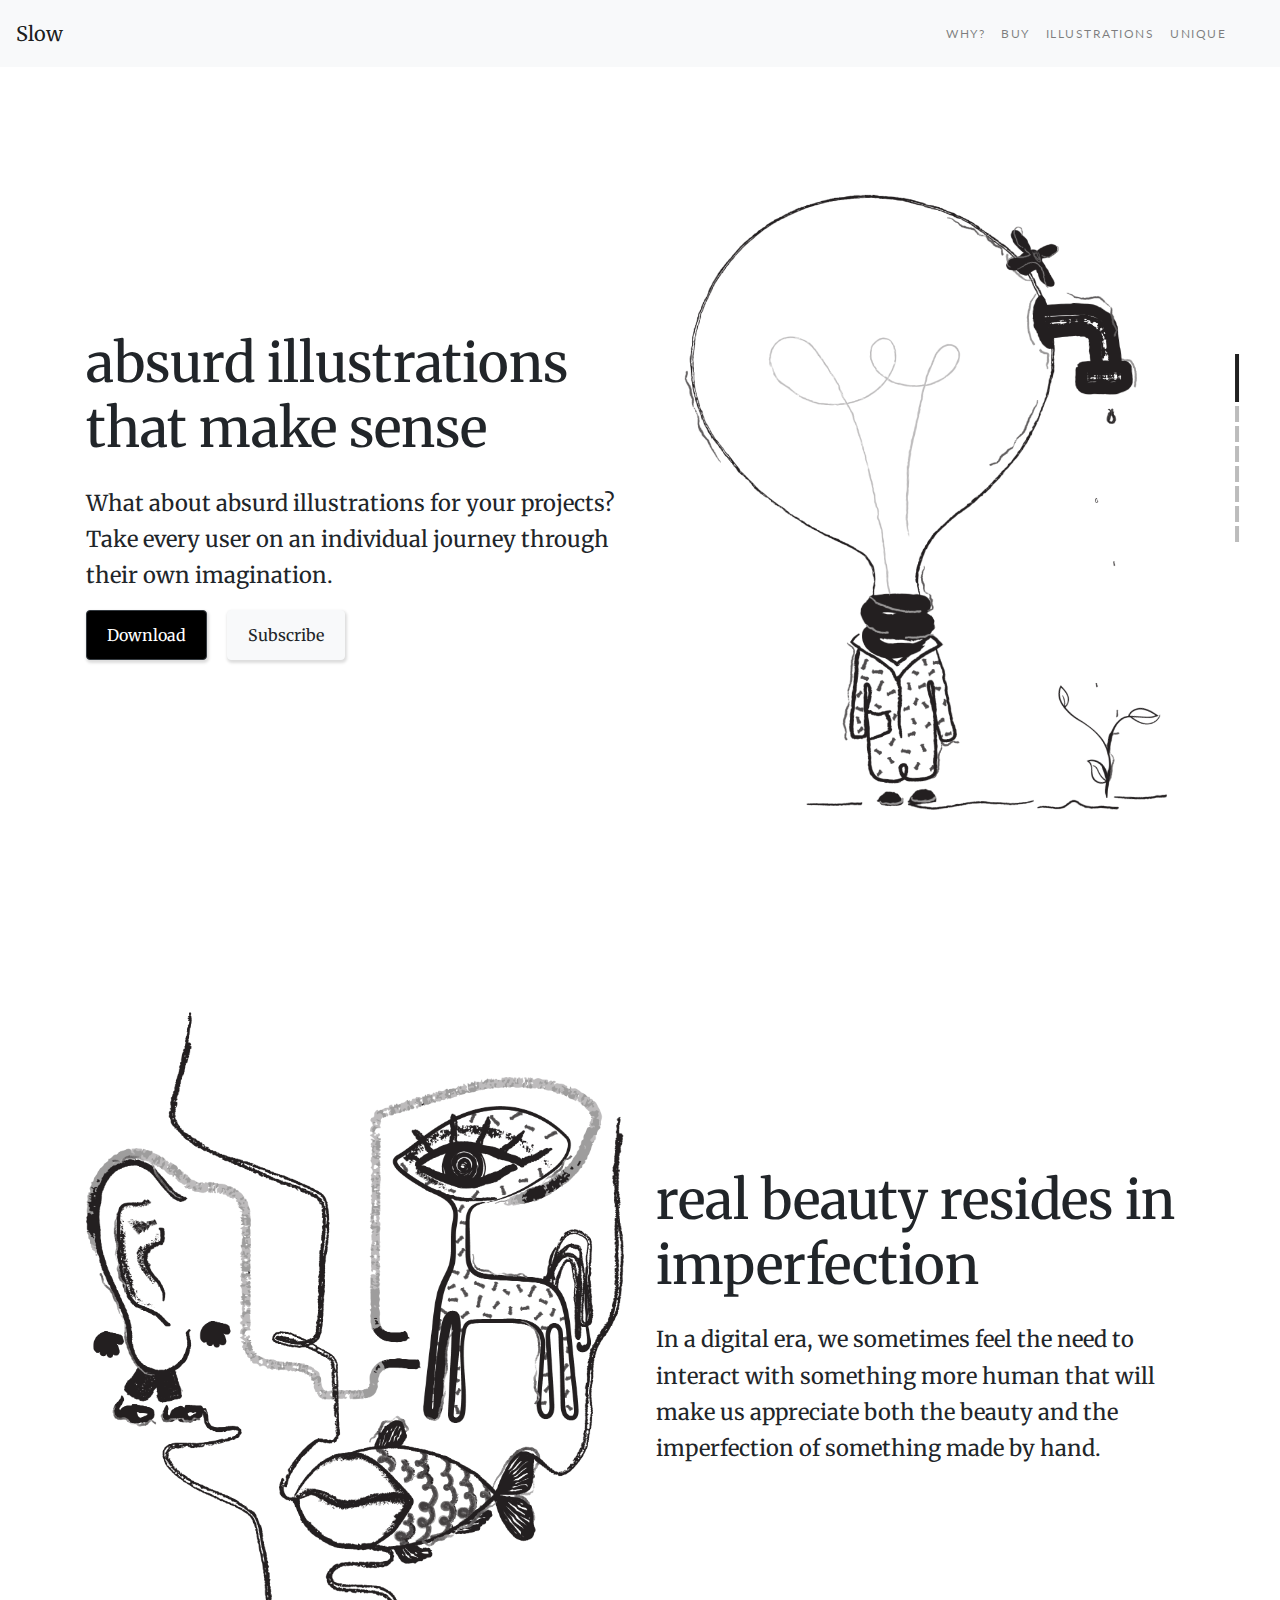
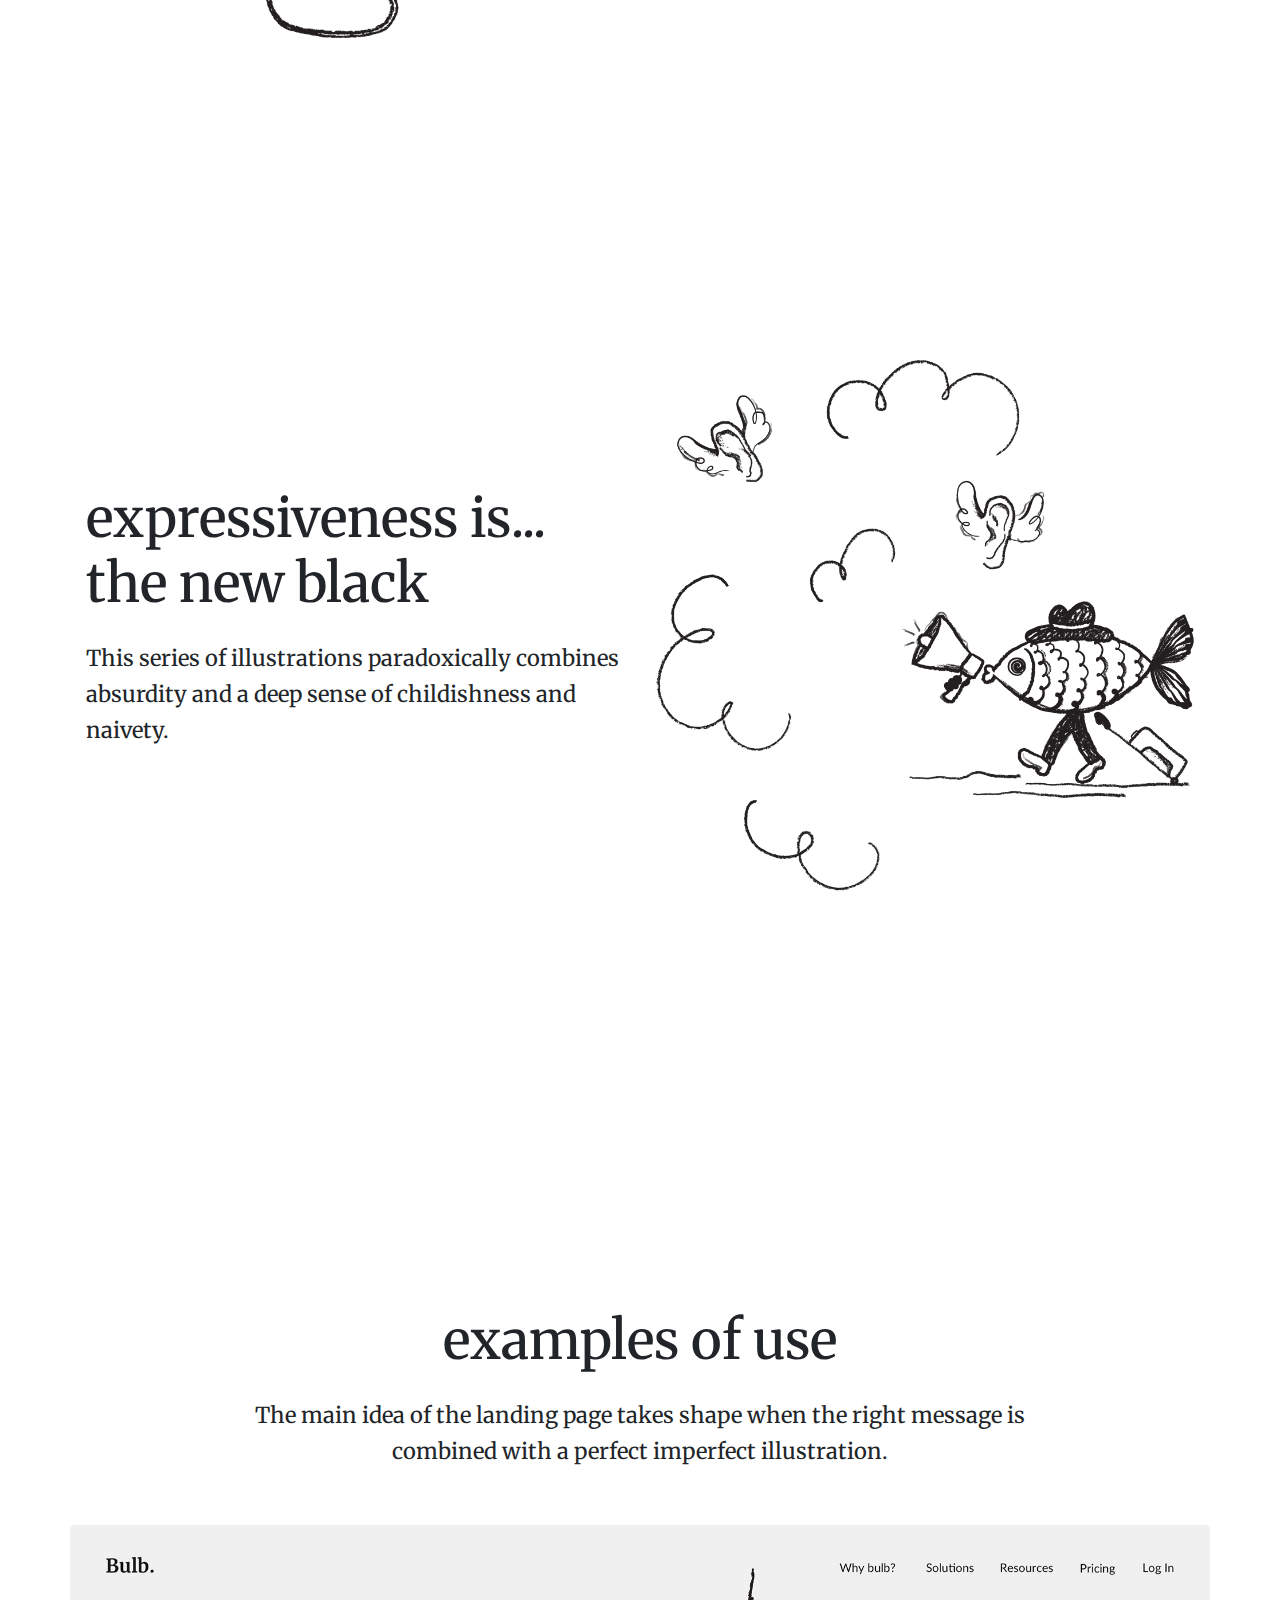
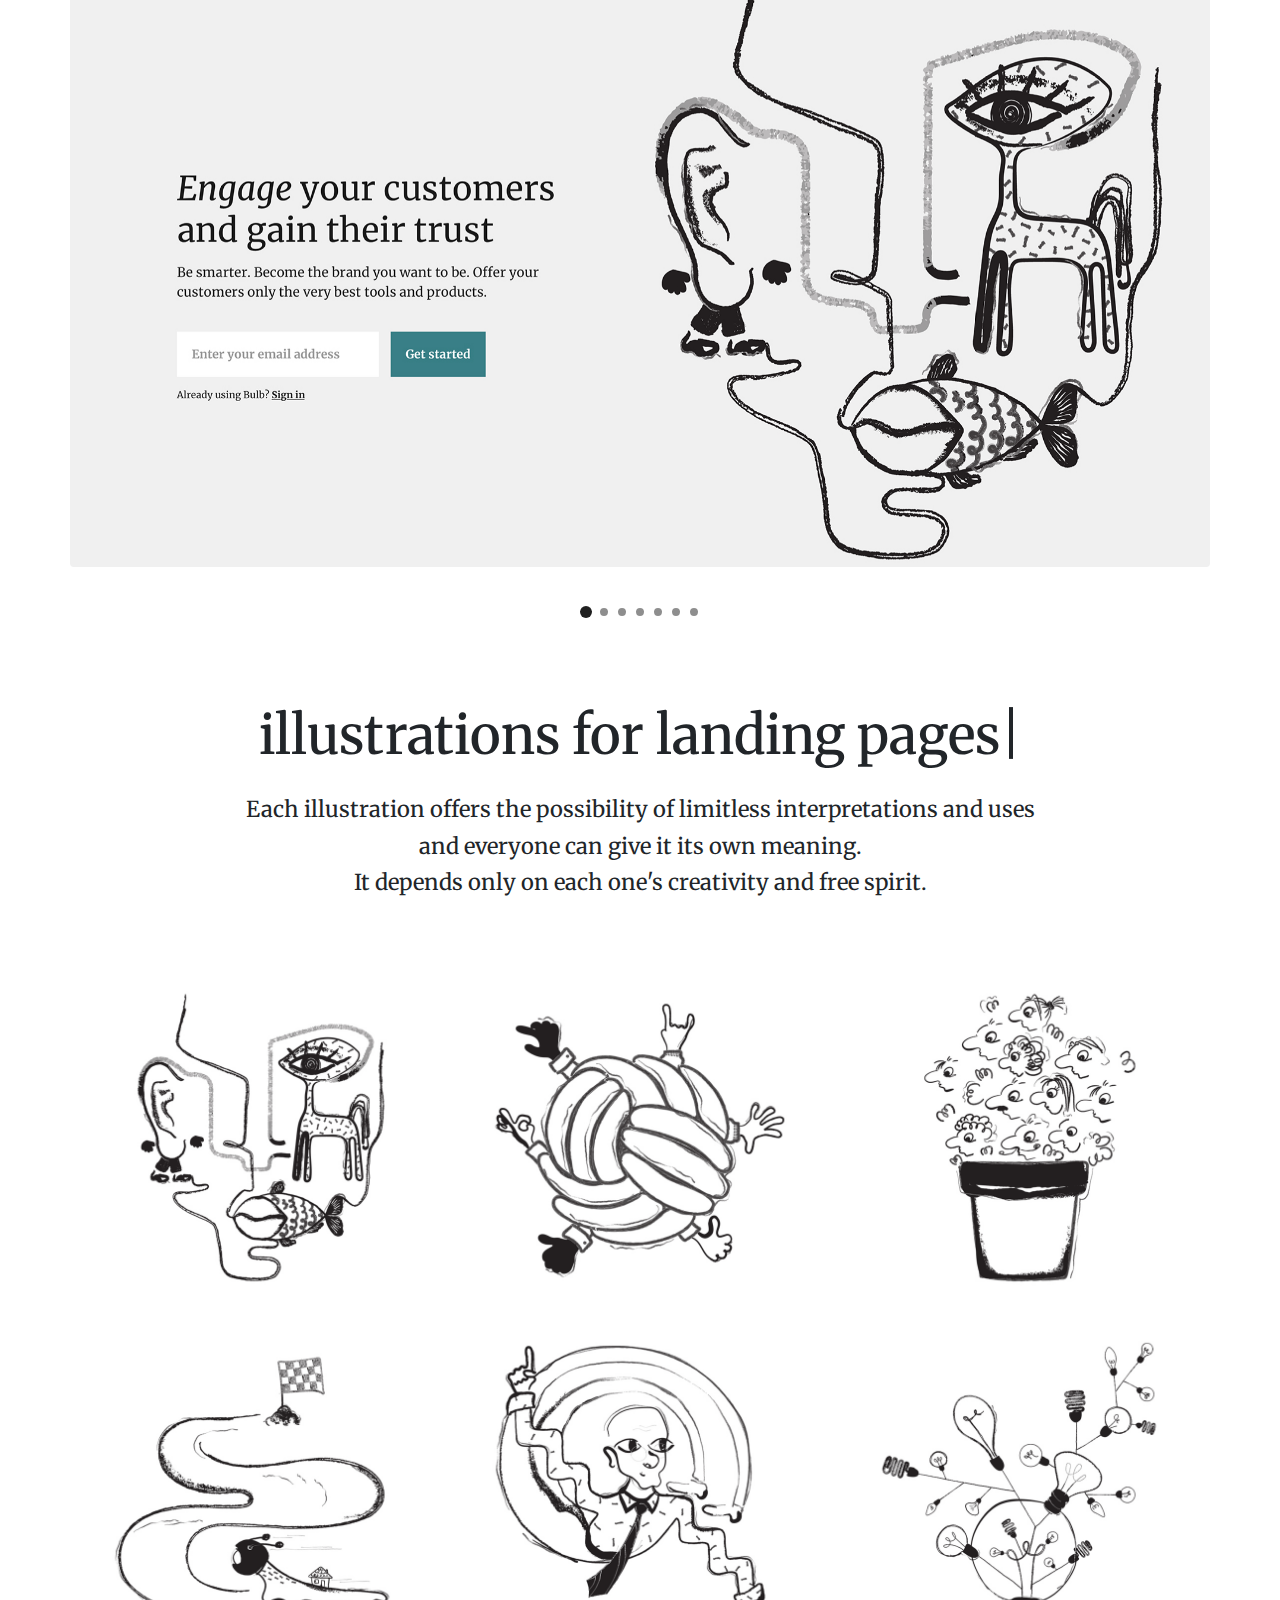
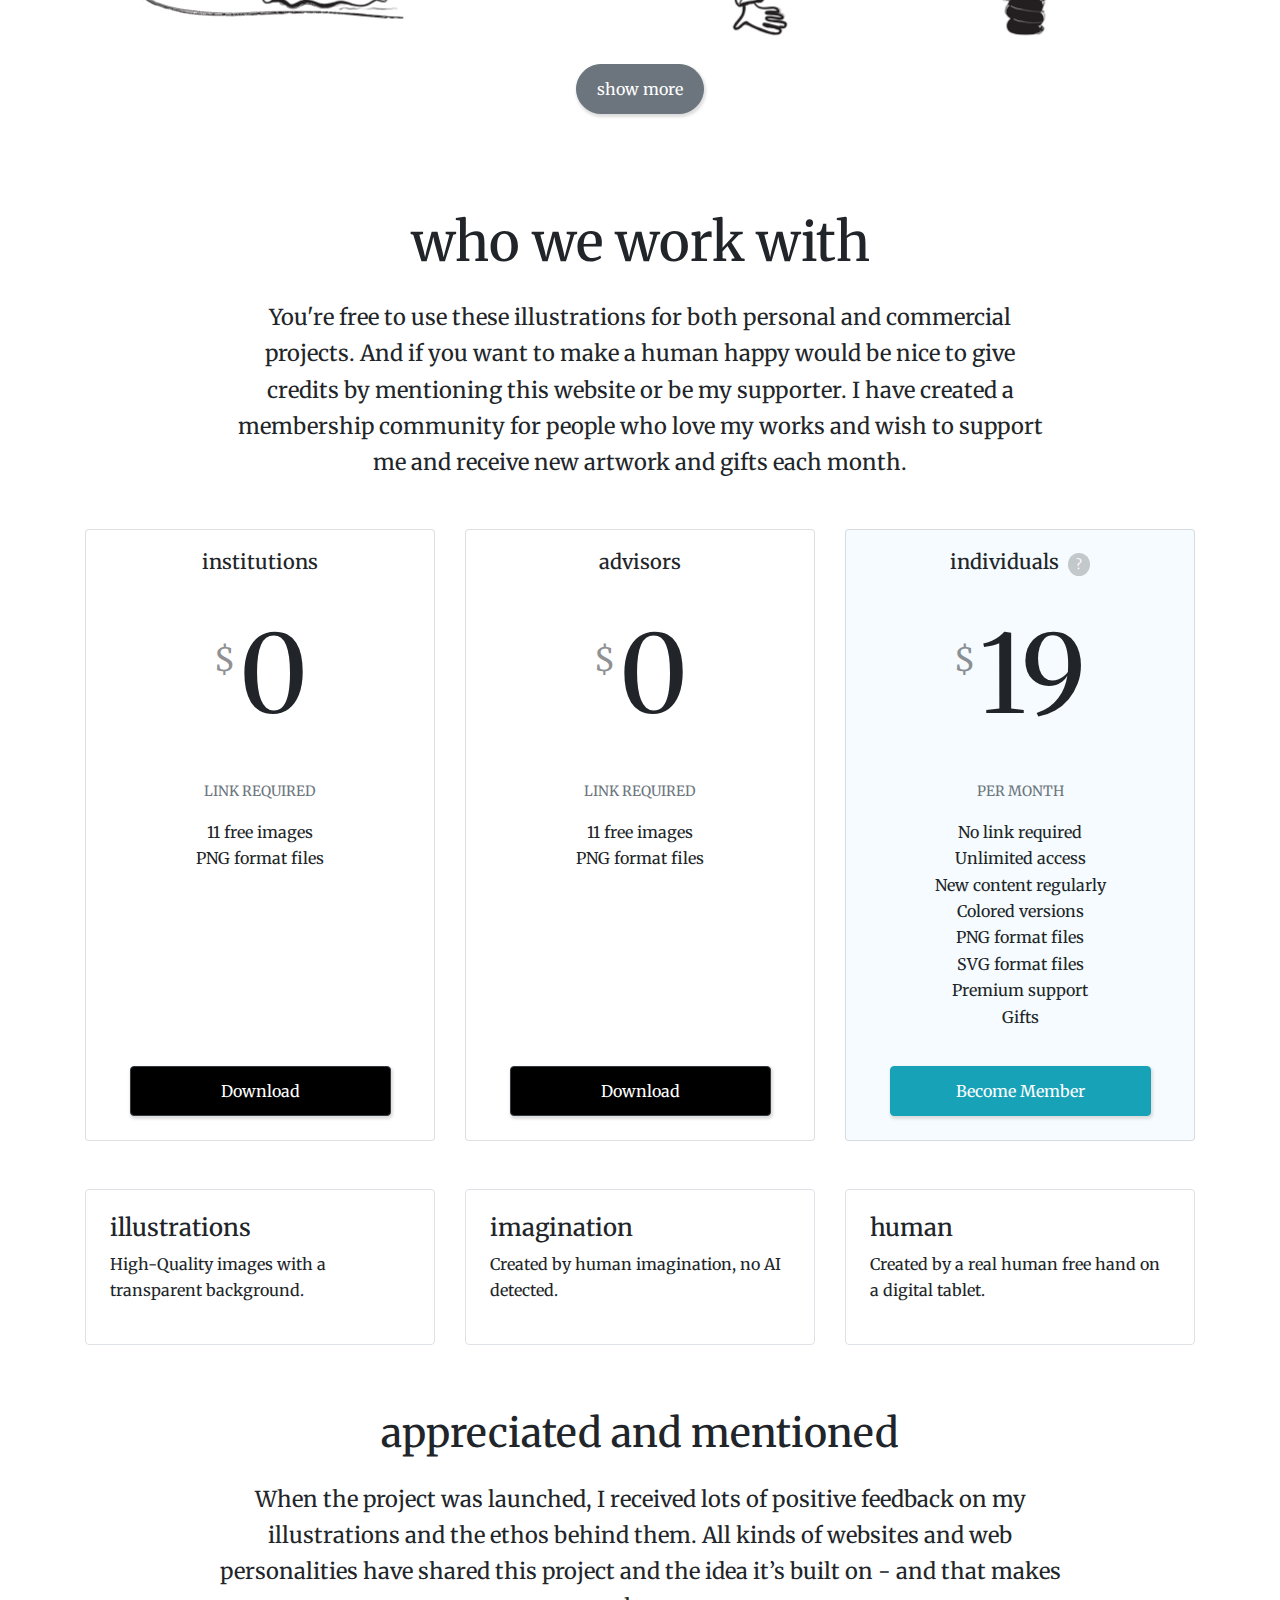
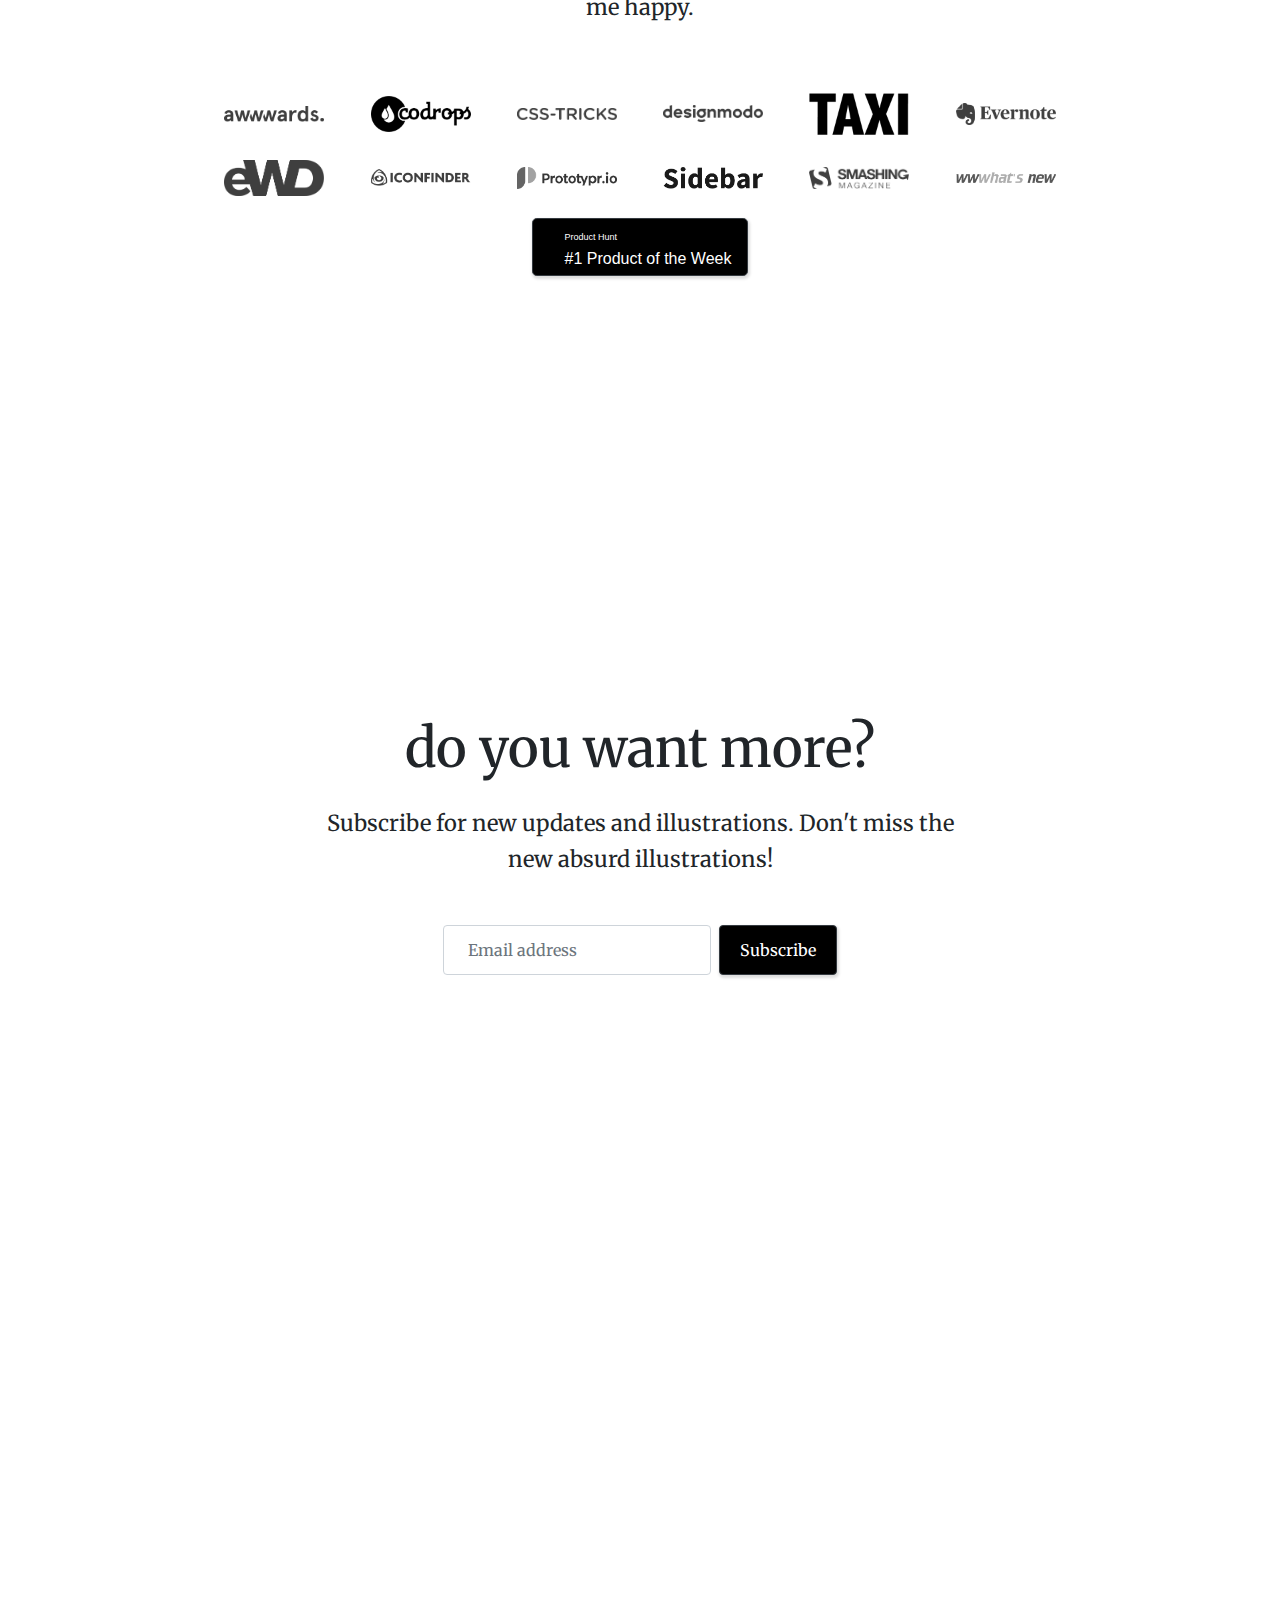
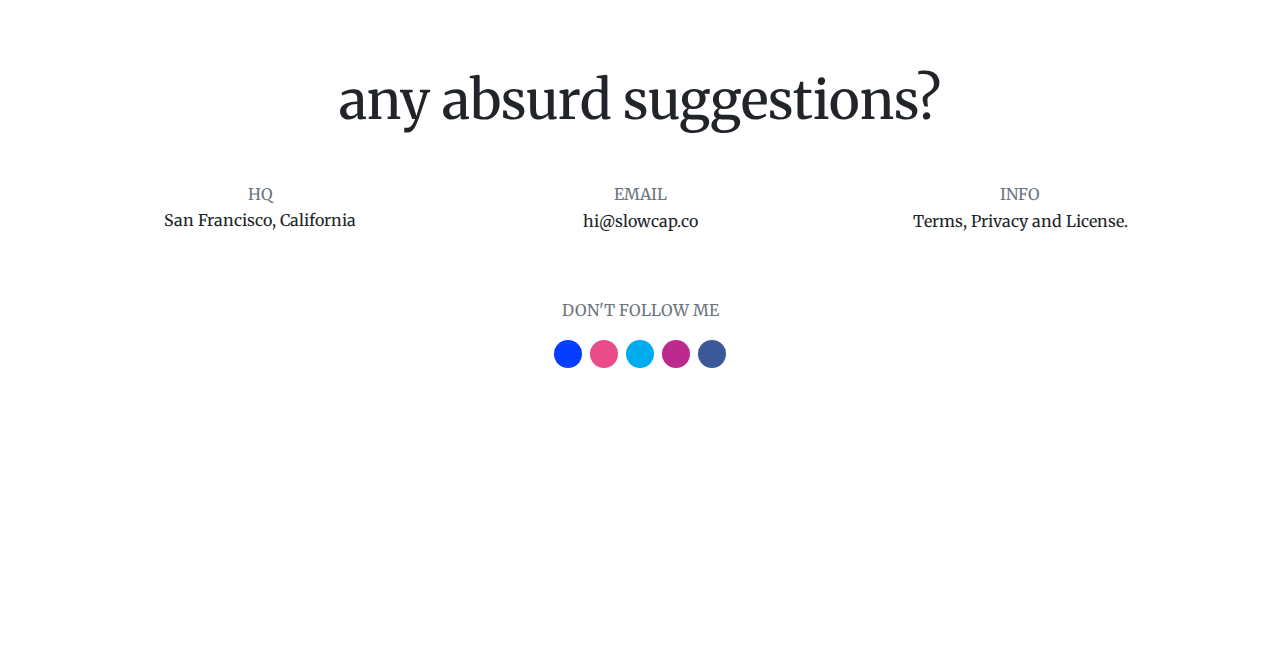
==== index.html @ 06c29bb5 "Initial commit" ====
<!DOCTYPE html>
<html lang="en">

<head>
    <meta charset="UTF-8">
    <meta name="viewport" content="width=device-width, initial-scale=1.0">
    <meta http-equiv="X-UA-Compatible" content="ie=edge">
    <title>Slow Capital</title>
    <meta name="author" content="Amar Kawale">

    <!-- bootstrap4 minified css cdn -->
    <link rel="stylesheet" href="https://cdnjs.cloudflare.com/ajax/libs/twitter-bootstrap/4.3.1/css/bootstrap.min.css"
        integrity="sha256-YLGeXaapI0/5IgZopewRJcFXomhRMlYYjugPLSyNjTY=" crossorigin="anonymous" />

    <!-- fontawesome cdn -->
    <link rel="stylesheet" href="https://use.fontawesome.com/releases/v5.8.1/css/all.css"
        integrity="sha384-50oBUHEmvpQ+1lW4y57PTFmhCaXp0ML5d60M1M7uH2+nqUivzIebhndOJK28anvf" crossorigin="anonymous">

    <!-- jquery slim minified js cdn -->
    <script src="https://cdnjs.cloudflare.com/ajax/libs/jquery/3.3.1/jquery.min.js"
        integrity="sha256-FgpCb/KJQlLNfOu91ta32o/NMZxltwRo8QtmkMRdAu8=" crossorigin="anonymous"></script>
    <!-- popper minified js cdn -->
    <script src="https://cdnjs.cloudflare.com/ajax/libs/popper.js/1.14.3/umd/popper.min.js"
        integrity="sha384-ZMP7rVo3mIykV+2+9J3UJ46jBk0WLaUAdn689aCwoqbBJiSnjAK/l8WvCWPIPm49" crossorigin="anonymous">
    </script>
    <!-- bootstrap4 minified js cdn -->
    <script src="https://cdnjs.cloudflare.com/ajax/libs/twitter-bootstrap/4.3.1/js/bootstrap.min.js"
        integrity="sha256-CjSoeELFOcH0/uxWu6mC/Vlrc1AARqbm/jiiImDGV3s=" crossorigin="anonymous"></script>

    <link href="https://fonts.googleapis.com/css?family=Merriweather" rel="stylesheet">
    <link href="https://fonts.googleapis.com/css?family=Lato" rel="stylesheet">

    <link rel="stylesheet" href="style.css">
</head>

<body>



    <header>
        <div class="container-fluid">
            <nav class="navbar navbar-expand-lg bg-light navbar-light fixed-top justify-content-between">
                <a class="navbar-brand" href="#">Slow</a>
                <div>
                    <button class="navbar-toggler" data-target="#my-nav" data-toggle="collapse" aria-controls="my-nav"
                        aria-expanded="false" aria-label="Toggle navigation">
                        <span class="navbar-toggler-icon"></span>
                    </button>
                    <div id="my-nav" class="collapse navbar-collapse">
                        <ul class="navbar-nav mr-auto">
                            <li class="nav-item">
                                <a class="nav-link" href="#">why? <span class="sr-only">(current)</span></a>
                            </li>
                            <li class="nav-item">
                                <a class="nav-link" href="#" tabindex="0">buy</a>
                            </li>
                            <li class="nav-item">
                                <a class="nav-link" href="#" tabindex="-1">illustrations</a>
                            </li>
                            <li class="nav-item">
                                <a class="nav-link" href="#" tabindex="-1">unique</a>
                            </li>
                        </ul>
                    </div>
                </div>
            </nav>
        </div>
    </header>

    <article id="Surrealist">
        <div class="container py-5 my-5">
            <div class="row d-flex align-items-center my-5">
                <div class="col-md-6 p-3 order-2 order-sm-1">
                    <h1 class="mb-4">absurd illustrations that make sense</h1>
                    <p class="sectPara">What about absurd illustrations for your projects? Take every user on an
                        individual journey through their own imagination.</p>
                    <button class="btn btn-dark mr-3">Download</button>
                    <button class="btn btn-light">Subscribe</button>
                </div>
                <div class="col-md-6 p-3 order-1 order-sm-2">
                    <img class="img-fluid" src="./assets/Surrealist-Lightbulb.gif" alt="Surrealist Lightbulb"
                        animation="infinite" />
                </div>
            </div>
        </div>
    </article>

    <article id="connect">
        <div class="container my-5">
            <div class="row d-flex align-items-center my-5">
                <div class="col-md-6 p-3 order-2">
                    <h1 class="mb-4">real beauty resides in imperfection</h1>
                    <p class="sectPara">In a digital era, we sometimes feel the need to interact with something more
                        human that will make us appreciate both the beauty and the imperfection of something made by
                        hand.</p>
                </div>
                <div class="col-md-6 p-3 order-1">
                    <img class="img-fluid" src="./assets/connect.png" alt="connect">
                </div>
            </div>
        </div>
    </article>

    <article id="story">
        <div class="container my-5">
            <div class="row d-flex align-items-center my-5">
                <div class="col-md-6 p-3 order-2 order-sm-1">
                    <h1 class="mb-4">expressiveness is... the new black</h1>
                    <p class="sectPara">This series of illustrations paradoxically combines absurdity and a deep sense
                        of childishness and naivety.</p>
                </div>
                <div class="col-md-6 p-3 order-1 order-sm-2">
                    <img class="img-fluid" src="./assets/story.png" alt="story">
                </div>
            </div>
        </div>
    </article>

    <section id="mycarousel">
        <div class="container my-5">
            <div class="row d-flex align-items-center my-5">
                <div class="p-3 text-center w-75 m-auto">
                    <h1 class="mb-4">examples of use</h1>
                    <p class="sectPara">The main idea of the landing page takes shape when the right message is combined
                        with a perfect imperfect illustration.</p>
                </div>

                <div id="my-carousel" class="carousel slide my-4" data-ride="carousel">
                    <ol class="carousel-indicators">
                        <li class="active" data-target="#my-carousel" data-slide-to="0" aria-current="location"></li>
                        <li data-target="#my-carousel" data-slide-to="1"></li>
                        <li data-target="#my-carousel" data-slide-to="2"></li>
                        <li data-target="#my-carousel" data-slide-to="3"></li>
                        <li data-target="#my-carousel" data-slide-to="4"></li>
                        <li data-target="#my-carousel" data-slide-to="5"></li>
                        <li data-target="#my-carousel" data-slide-to="6"></li>
                    </ol>
                    <div class="carousel-inner rounded">
                        <div class="carousel-item active">
                            <img class="d-block w-100" src="./assets/gallery-22-0.jpg" alt="">
                        </div>
                        <div class="carousel-item">
                            <img class="d-block w-100" src="./assets/gallery-22-1.jpg" alt="">
                        </div>
                        <div class="carousel-item">
                            <img class="d-block w-100" src="./assets/gallery-22-2.jpg" alt="">
                        </div>
                        <div class="carousel-item">
                            <img class="d-block w-100" src="./assets/gallery-22-3.jpg" alt="">
                        </div>
                        <div class="carousel-item">
                            <img class="d-block w-100" src="./assets/gallery-22-4.jpg" alt="">
                        </div>
                        <div class="carousel-item">
                            <img class="d-block w-100" src="./assets/gallery-22-5.jpg" alt="">
                        </div>
                        <div class="carousel-item">
                            <img class="d-block w-100" src="./assets/gallery-22-6.jpg" alt="">
                        </div>
                    </div>
                    <a class="carousel-control-next" href="#my-carousel" data-slide="next" role="button">
                    </a>
                </div>
            </div>
        </div>
    </section>

    <section id="imgCards">
        <div class="container">
            <div class="row d-flex align-items-center py-5">
                <div class="p-3 text-center m-auto my-5">
                    <h1 class="mb-4">illustrations for landing pages|</h1>
                    <p class="sectPara w-75 m-auto">Each illustration offers the possibility of limitless
                        interpretations and uses
                        and everyone can give it its own meaning.<br>It depends only on each one's creativity and
                        free
                        spirit.</p>
                </div>
            </div>
            <div class="row">
                <div class="col-md-4"><img class="img-fluid" src="./assets/gallery-69-2.jpg" alt=""></div>
                <div class="col-md-4"><img class="img-fluid" src="./assets/gallery-69-9.jpg" alt=""></div>
                <div class="col-md-4"><img class="img-fluid" src="./assets/gallery-69-4.jpg" alt=""></div>
                <div class="col-md-4"><img class="img-fluid" src="./assets/gallery-69-5.jpg" alt=""></div>
                <div class="col-md-4"><img class="img-fluid" src="./assets/gallery-69-6.jpg" alt=""></div>
                <div class="col-md-4"><img class="img-fluid" src="./assets/gallery-69-8.jpg" alt=""></div>
                <button class="btn btn-secondary rounded-pill m-auto">show more</button>
            </div>
        </div>
    </section>

    <section id="download">
        <div class="container">
            <div class="row">
                <div class="p-3 text-center m-auto py-5 w-75">
                    <h1 class="mb-4 h1-font">who we work with</h1>
                    <p class="sectPara m-auto">You're free to use these illustrations for both personal and commercial
                        projects. And if you want to make a human happy would be nice to give credits by mentioning this
                        website or be my supporter. I have created a membership community for people who love my works
                        and wish to support me and receive new artwork and gifts each month.</p>
                </div>
                <div class="card-deck text-center m-auto">
                    <div class="card">
                        <div class="card-body">
                            <h5 class="card-title">institutions</h5>
                            <div class="price-tag">
                                <p class="price">0</p>
                                <p class="price-caption text-muted">LINK REQUIRED</p>
                            </div>
                            <p class="card-text">
                                <ul class="list-unstyled">
                                    <li>11 free images</li>
                                    <li>PNG format files</li>
                                </ul>
                            </p>
                        </div>
                        <button class="btn btn-dark w-75 mb-4 mx-auto">Download</button>
                    </div>
                    <div class="card">
                        <div class="card-body">
                            <h5 class="card-title">advisors</h5>
                            <div class="price-tag">
                                <p class="price">0</p>
                                <p class="price-caption text-muted">LINK REQUIRED</p>
                            </div>
                            <p class="card-text">
                                <ul class="list-unstyled">
                                    <li>11 free images</li>
                                    <li>PNG format files</li>
                                </ul>
                            </p>
                        </div>
                        <button class="btn btn-dark w-75 mb-4 mx-auto">Download</button>
                    </div>
                    <div class="card">
                        <div class="card-body">
                            <div class="member-disc shadow rounded p-3 text-secondary">absurd.design’s membership is
                                exclusive; just 300 members can join this project and help me to evolve it. That’s
                                because I don’t want these illustrations to become generic; they’re not like the
                                artworks that bigger marketplaces resell thousands of times. They’re special. And they
                                should stay that way.</div>
                            <h5 class="card-title">individuals
                                <span class="text-white rounded-circle ml-1 px-2 py-1">?</span>
                            </h5>
                            <div class="price-tag">
                                <p class="price">19</p>
                                <p class="price-caption text-muted">PER MONTH</p>
                            </div>
                            <p class="card-text">
                                <ul class="list-unstyled">
                                    <li>No link required</li>
                                    <li>Unlimited access</li>
                                    <li>New content regularly</li>
                                    <li>Colored versions</li>
                                    <li>PNG format files</li>
                                    <li>SVG format files</li>
                                    <li>Premium support</li>
                                    <li>Gifts</li>
                                </ul>
                            </p>
                        </div>
                        <button class="btn btn-info w-75 mb-4 mx-auto">Become Member</button>
                    </div>
                </div>
            </div>

            <div class="row my-5 feature">
                <div class="col-md-4 mb-sm-0 mb-3">
                    <a href="#">
                        <div class="rounded border p-4">
                            <i class="far fa-image"></i>
                            <h4>illustrations</h4>
                            <p>High-Quality images with a transparent background.</p>
                        </div>
                    </a>
                </div>
                <div class="col-md-4 mb-sm-0 mb-3">
                    <a href="#">
                        <div class="rounded border p-4">
                            <i class="fas fa-braille"></i>
                            <h4>imagination</h4>
                            <p>Created by human imagination, no AI detected.</p>
                        </div>
                    </a>
                </div>
                <div class="col-md-4 mb-sm-0 mb-3">
                    <a href="#">
                        <div class="rounded border p-4">
                            <i class="far fa-smile"></i>
                            <h4>human</h4>
                            <p>Created by a real human free hand on a digital tablet.</p>
                        </div>
                    </a>
                </div>

                <div class="row my-5 brands">
                    <div class="p-3 text-center m-auto my-5">
                        <h1 class="mb-4">appreciated and mentioned
                        </h1>
                        <p class="sectPara w-75 m-auto">When the project was launched, I received lots of positive
                            feedback on my illustrations and the ethos behind them. All kinds of websites and web
                            personalities have shared this project and the idea it’s built on - and that makes me happy.
                        </p>
                    </div>
                    <div class="row brand-img my-5">
                        <div class="col-md-2 col-sm-6"><img class="img-fluid" src="./assets/brand-68-awwwards.png" alt=""></div>
                        <div class="col-md-2 col-sm-6"><img class="img-fluid" src="./assets/brand-68-codrops.png" alt=""></div>
                        <div class="col-md-2 col-sm-6"><img class="img-fluid" src="./assets/brand-68-csstricks.png" alt=""></div>
                        <div class="col-md-2 col-sm-6"><img class="img-fluid" src="./assets/brand-68-designmodo.png" alt="">
                        </div>
                        <div class="col-md-2 col-sm-6"><img class="img-fluid" src="./assets/brand-68-designtaxi.png" alt="">
                        </div>
                        <div class="col-md-2 col-sm-6"><img class="img-fluid" src="./assets/brand-68-evernote.png" alt=""></div>
                        <div class="col-md-2 col-sm-6"><img class="img-fluid" src="./assets/brand-68-ewebdesign.png" alt="">
                        </div>
                        <div class="col-md-2 col-sm-6"><img class="img-fluid" src="./assets/brand-68-iconfinder.png" alt="">
                        </div>
                        <div class="col-md-2 col-sm-6"><img class="img-fluid" src="./assets/brand-68-prototypr.png" alt=""></div>
                        <div class="col-md-2 col-sm-6"><img class="img-fluid" src="./assets/brand-68-sidebar.png" alt=""></div>
                        <div class="col-md-2 col-sm-6"><img class="img-fluid" src="./assets/brand-68-smashing.png" alt=""></div>
                        <div class="col-md-2 col-sm-6"><img class="img-fluid" src="./assets/brand-68-wwwhatsnew.png" alt="">
                        </div>
                        <button class="btn btn-dark rounded-lg d-flex m-auto mt-5 p-0 py-1 px-3">
                            <i class="fas fa-medal mr-3 text-warning"></i>
                            <div class="m-0">
                                <p class="m-0 text-left"><span>Product Hunt</span><br> #1 Product of the Week</p>
                            </div>
                        </button>
                    </div>
                </div>
            </div>
        </div>
    </section>

    <section id="email-form">
        <div class="container">
            <div class="row">
                <div class="p-3 text-center m-auto my-5">
                    <h1 class="mb-4">do you want more?</h1>
                    <p class="sectPara w-75 m-auto">Subscribe for new updates and illustrations. Don't miss the new
                        absurd illustrations!
                    </p>
                    <form action="#" method="get" class="form-inline d-flex justify-content-center my-5">
                        <div class="form-group">
                            <input id="my-input" class="form-control p-0 p-4 mr-2 mb-sm-0 mb-3" type="email"
                                placeholder="Email address">
                            <button class="btn btn-dark">Subscribe</button>
                        </div>
                    </form>
                </div>
            </div>
        </div>
    </section>

    <footer id="footer">
        <div class="container">
            <h1 class="mb-5 text-center">any absurd suggestions?</h1>

            <div class="row text-center my-5">
                <div class="col-md-4">
                    <p class="text-muted m-0">HQ</p>
                    <p class="">San Francisco, California</p>
                </div>
                <div class="col-md-4">
                    <p class="text-muted m-0">EMAIL</p>
                    <a class="" href="mailto:hi@slowcap.co?Subject=Hello%20again">hi@slowcap.co</a>
                </div>
                <div class="col-md-4">
                    <p class="text-muted m-0">INFO</p>
                    <a class="" href="#">Terms, Privacy and License.</a>
                </div>
            </div>
            <p class="text-muted text-center">DON'T FOLLOW ME</p>
            <div class="d-flex justify-content-center">
                <a href="#" style="background: #053eff;"><i class="fab fa-behance"></i></a>
                <a href="#" style="background: #ea4c89;"><i class="fab fa-dribbble"></i></a>
                <a href="#" style="background: #00aced;"><i class="fab fa-twitter"></i></a>
                <a href="#" style="background: #bc2a8d;"><i class="fab fa-instagram"></i></a>
                <a href="#" style="background: #3b5998;"><i class="fab fa-facebook"></i></a>
            </div>
        </div>
    </footer>


    <button class="top-btn btn btn-secondary position-fixed rounded-circle" data-target="#"><i
            class="fas fa-arrow-up"></i></button>

    <div id="my-scrollNav">
        <div class="scroll-indicators position-fixed">
            <a class="active" href="#Surrealist"></a>
            <a href="#connect"></a>
            <a href="#story"></a>
            <a href="#mycarousel"></a>
            <a href="#imgCards"></a>
            <a href="#download"></a>
            <a href="#email-form"></a>
            <a href="#footer"></a>
        </div>
    </div>

    <script src="./JS/index.js"></script>

</body>

</html>
---- style.css ----
body {
  font: 1rem/1.65 'Merriweather', sans-serif;
}

body h1 {
  font-size: 54px;
}

body .btn {
  cursor: pointer;
  -webkit-box-shadow: 1px 2px 3px 1px #dddddd;
          box-shadow: 1px 2px 3px 1px #dddddd;
  padding: .75rem 1.25rem;
}

body .btn:hover {
  -webkit-transform: translateY(-2px);
          transform: translateY(-2px);
}

body a {
  color: inherit;
}

body a:hover {
  color: unset;
  text-decoration: unset;
}

body .btn-dark {
  background: #000;
}

body .navbar-nav {
  padding: 10px 30px;
  font: .75rem/1.25 'Lato', sans-serif;
  letter-spacing: .125em;
  font-weight: 400 !important;
  text-transform: uppercase;
}

body .sectPara {
  font-size: 22px;
}

body article {
  height: 100vh;
}

body section {
  margin: 3rem 0;
  position: relative;
}

body #mycarousel .carousel-control-next {
  width: 100%;
}

body #mycarousel .carousel-indicators {
  bottom: -75px;
}

body #mycarousel .carousel-indicators li {
  width: .5rem;
  height: .5rem;
  border-radius: 50%;
  margin: 0 5px;
  background-color: #202020;
}

body #mycarousel .carousel-indicators .active {
  opacity: 1;
  -webkit-transform: scale(1.5);
          transform: scale(1.5);
}

body .card {
  width: 350px;
  padding: 1rem auto;
}

body .card a span {
  background: #202020;
  opacity: 0.3;
  font-size: 12px;
}

body .card:last-child {
  background: #F5FBFE;
}

body .card:last-child .member-disc {
  display: none;
  background: #fff;
  position: absolute;
  z-index: 100;
  left: 50%;
  -webkit-transform: translateX(-50%);
          transform: translateX(-50%);
  width: 300px;
  -webkit-transition: all .4s ease;
  transition: all .4s ease;
}

body .card:last-child h5 span {
  background: #2020203b;
  font-size: 12px;
  padding: 3px 8px;
  cursor: pointer;
}

body .card .price {
  font-size: 6.75rem;
}

body .card .price::before {
  content: "$";
  font-size: 2rem;
  top: -5px;
  position: relative;
  vertical-align: super;
  opacity: .5;
  margin-right: 5px;
}

body .card .price-caption {
  font-size: 14px;
}

body .feature .col-md-4 div:hover {
  -webkit-box-shadow: 1px 2px 20px 15px #20202017;
          box-shadow: 1px 2px 20px 15px #20202017;
  border: none !important;
}

body .feature i {
  font-size: 1.25rem;
  margin: 1rem auto;
}

body .brands h1 {
  font-size: 2.5rem;
}

body .brands .brand-img {
  width: 75%;
  margin: auto;
}

body .brands .brand-img div {
  display: -webkit-box;
  display: -ms-flexbox;
  display: flex;
  -webkit-box-pack: center;
      -ms-flex-pack: center;
          justify-content: center;
  -webkit-box-align: center;
      -ms-flex-align: center;
          align-items: center;
  height: 3rem;
  margin-bottom: 1rem;
}

body .brands img {
  width: 100px;
}

body .brands .btn {
  font-family: Arial, Helvetica, sans-serif;
}

body .brands .btn span {
  font-size: 9px;
}

body #email-form {
  height: 100vh;
  display: -webkit-box;
  display: -ms-flexbox;
  display: flex;
  -webkit-box-align: center;
      -ms-flex-align: center;
          align-items: center;
}

body #email-form .form-control:focus {
  -webkit-box-shadow: unset;
          box-shadow: unset;
}

body footer {
  display: -webkit-box;
  display: -ms-flexbox;
  display: flex;
  -webkit-box-align: center;
      -ms-flex-align: center;
          align-items: center;
  height: 100vh;
  -webkit-box-pack: center;
      -ms-flex-pack: center;
          justify-content: center;
}

body footer a {
  width: 1.75rem;
  height: 1.75rem;
  border-radius: 50%;
  margin: 0 .25rem;
  text-align: center;
  line-height: 1.75rem;
}

body footer a:hover {
  -webkit-transform: scale(1.1);
          transform: scale(1.1);
  margin: 0 .5rem;
  -webkit-transition: all .4s ease;
  transition: all .4s ease;
}

body footer a i {
  color: #fff;
}

body .top-btn {
  padding: .75rem 1rem;
  right: 1rem;
  bottom: 1rem;
  display: none;
}

body #my-scrollNav .scroll-indicators {
  display: -webkit-box;
  display: -ms-flexbox;
  display: flex;
  -webkit-box-orient: vertical;
  -webkit-box-direction: normal;
      -ms-flex-direction: column;
          flex-direction: column;
  top: 50%;
  -webkit-transform: translate(-93%, -50%);
          transform: translate(-93%, -50%);
  right: 3%;
  z-index: 999;
  display: flex;
  -webkit-box-pack: center;
      -ms-flex-pack: center;
          justify-content: center;
  list-style: none;
}

body #my-scrollNav .scroll-indicators a {
  width: .20rem;
  height: 1rem;
  background-color: #202020;
  border-radius: unset;
  opacity: .3;
  border: unset;
  margin-bottom: .25rem;
}

body #my-scrollNav .scroll-indicators .active {
  height: 3rem;
  opacity: 1;
}

@media (max-width: 426px) {
  body h1 {
    font-size: 40px;
  }
  body article {
    height: unset;
  }
  body .sectPara {
    font-size: 18px;
  }
}
/*# sourceMappingURL=style.css.map */
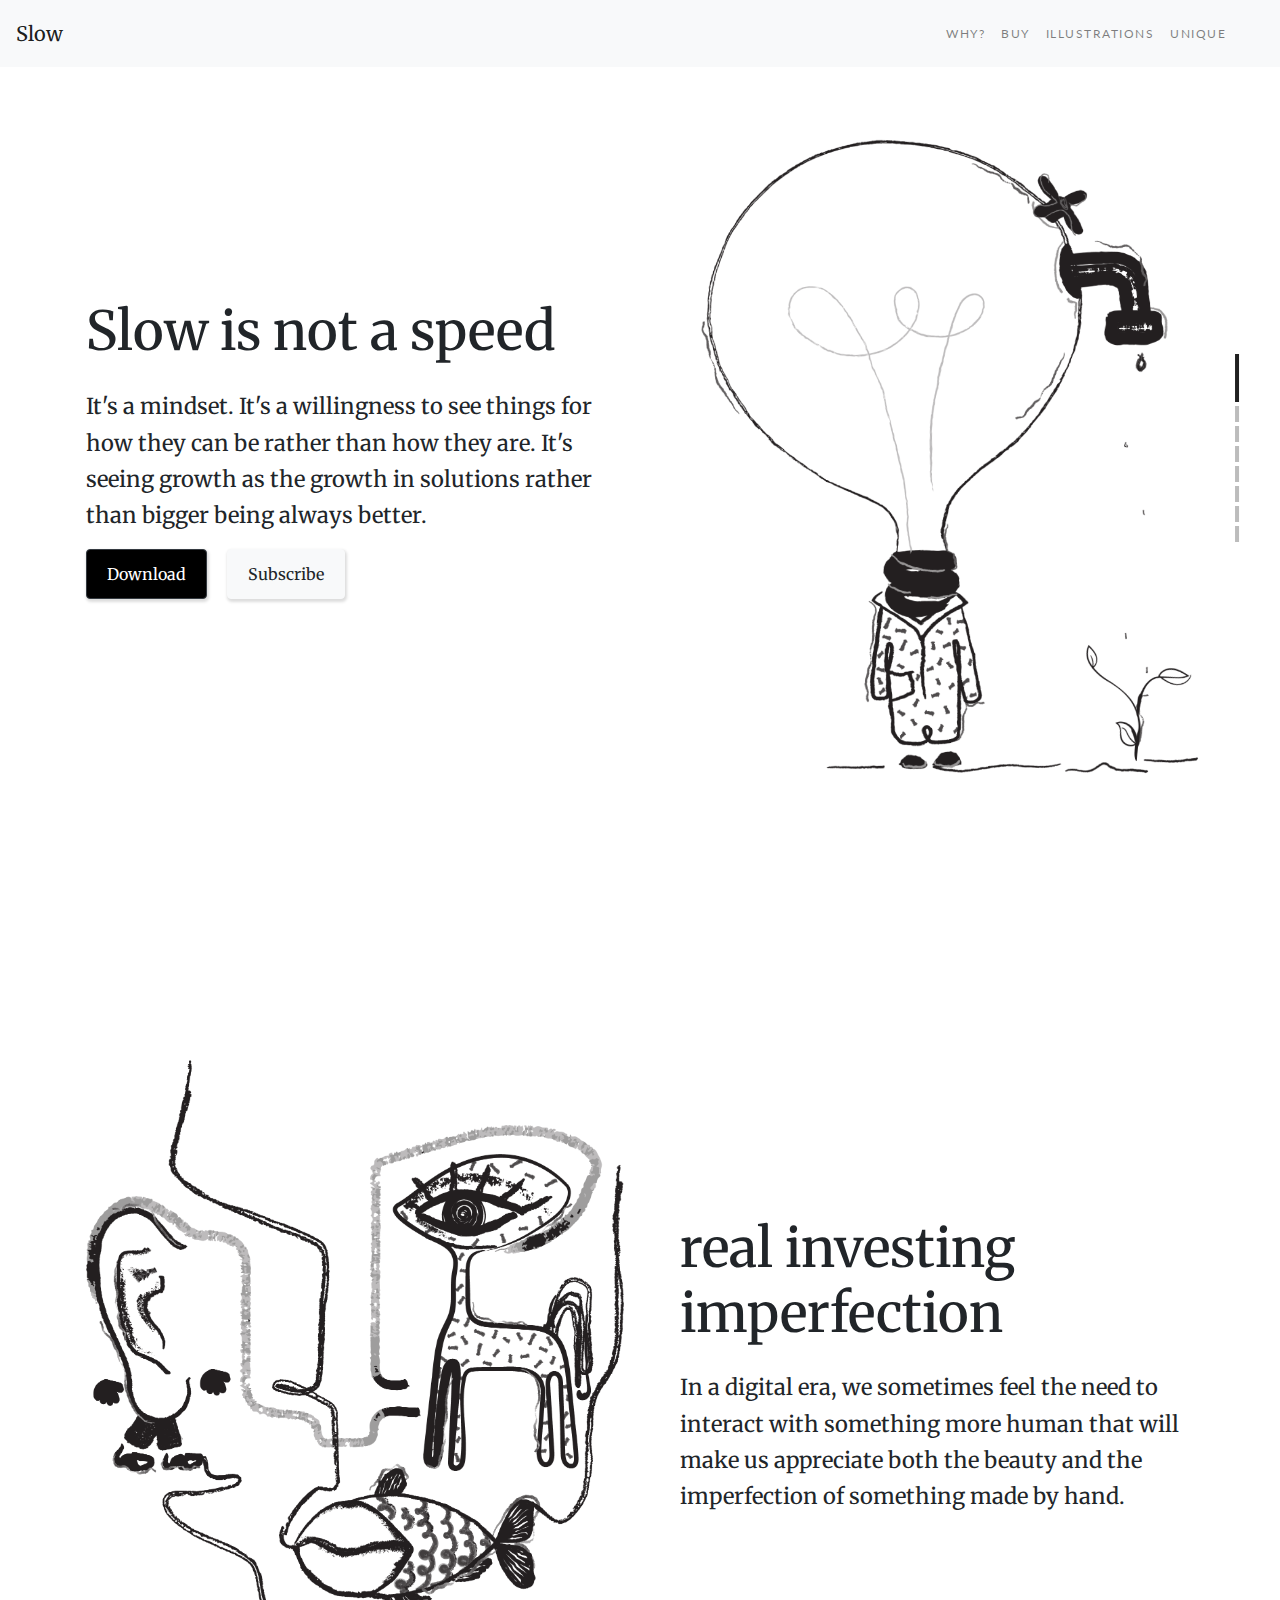
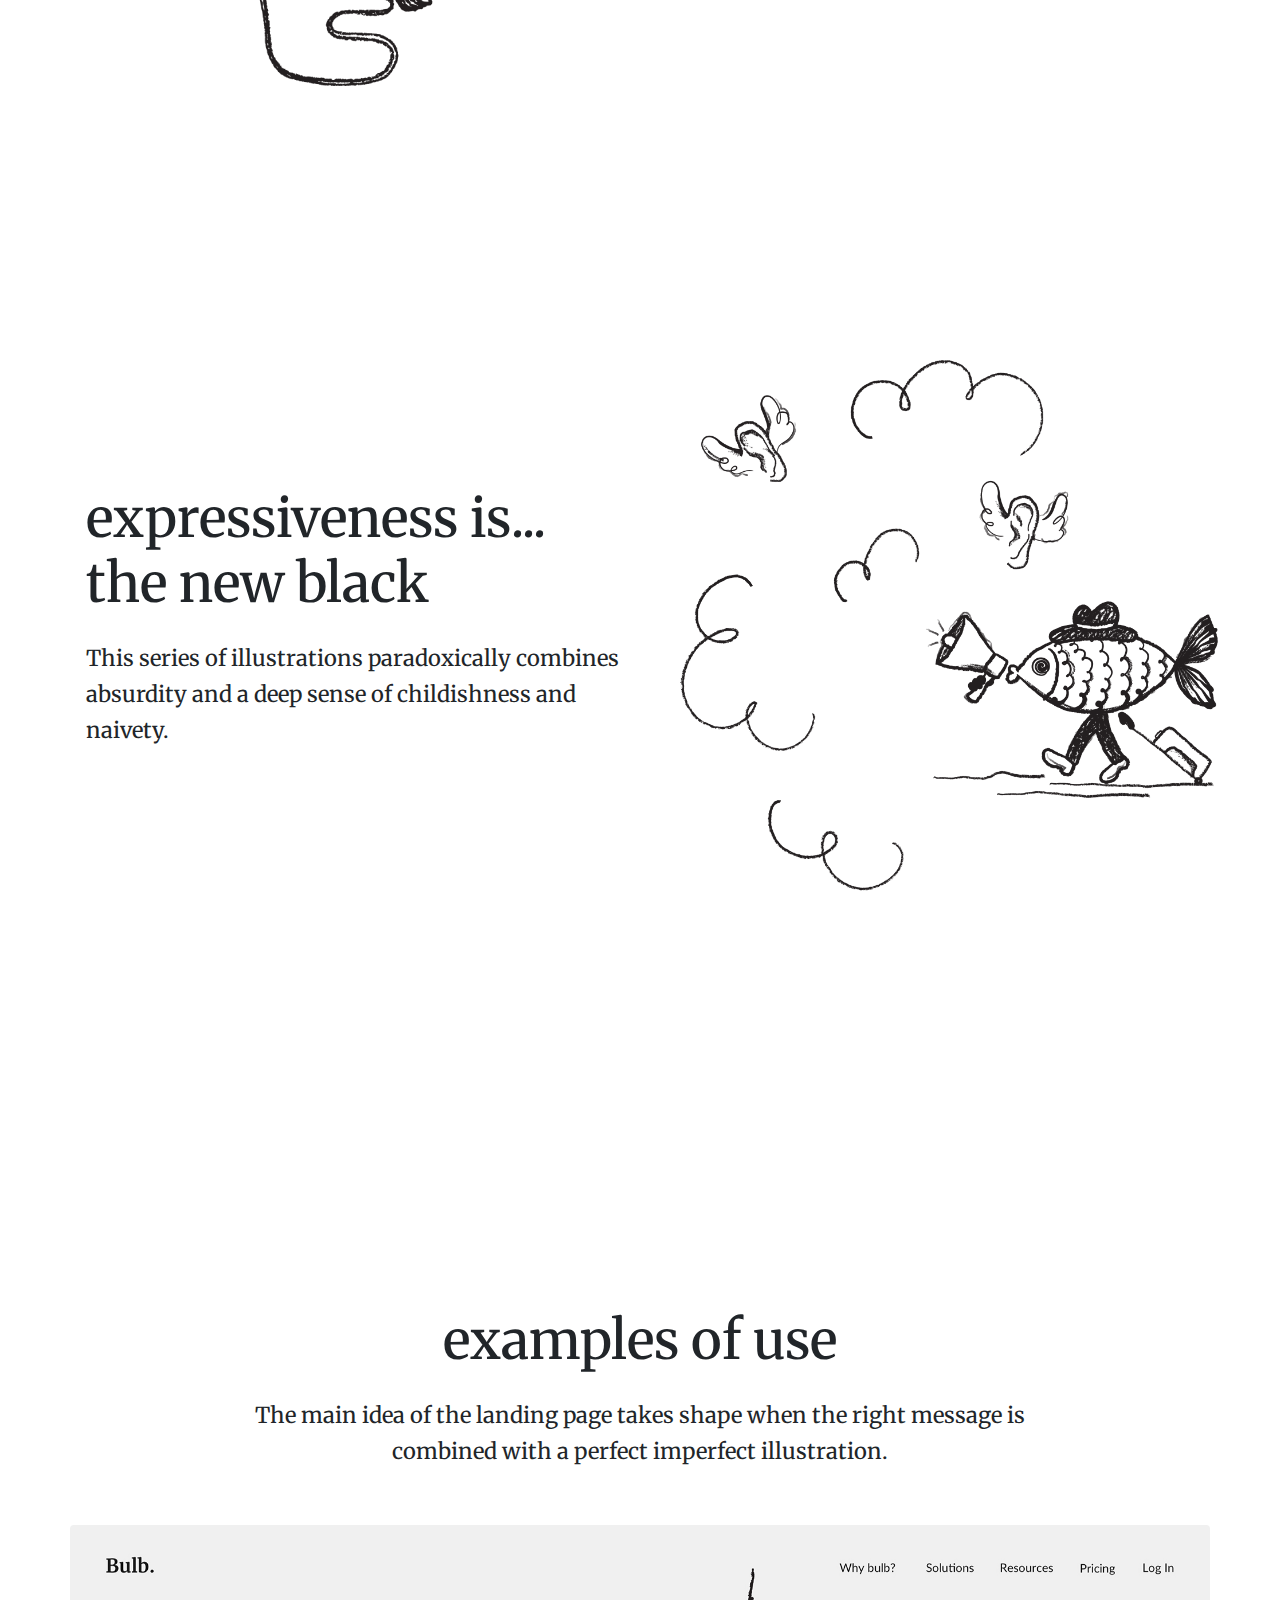
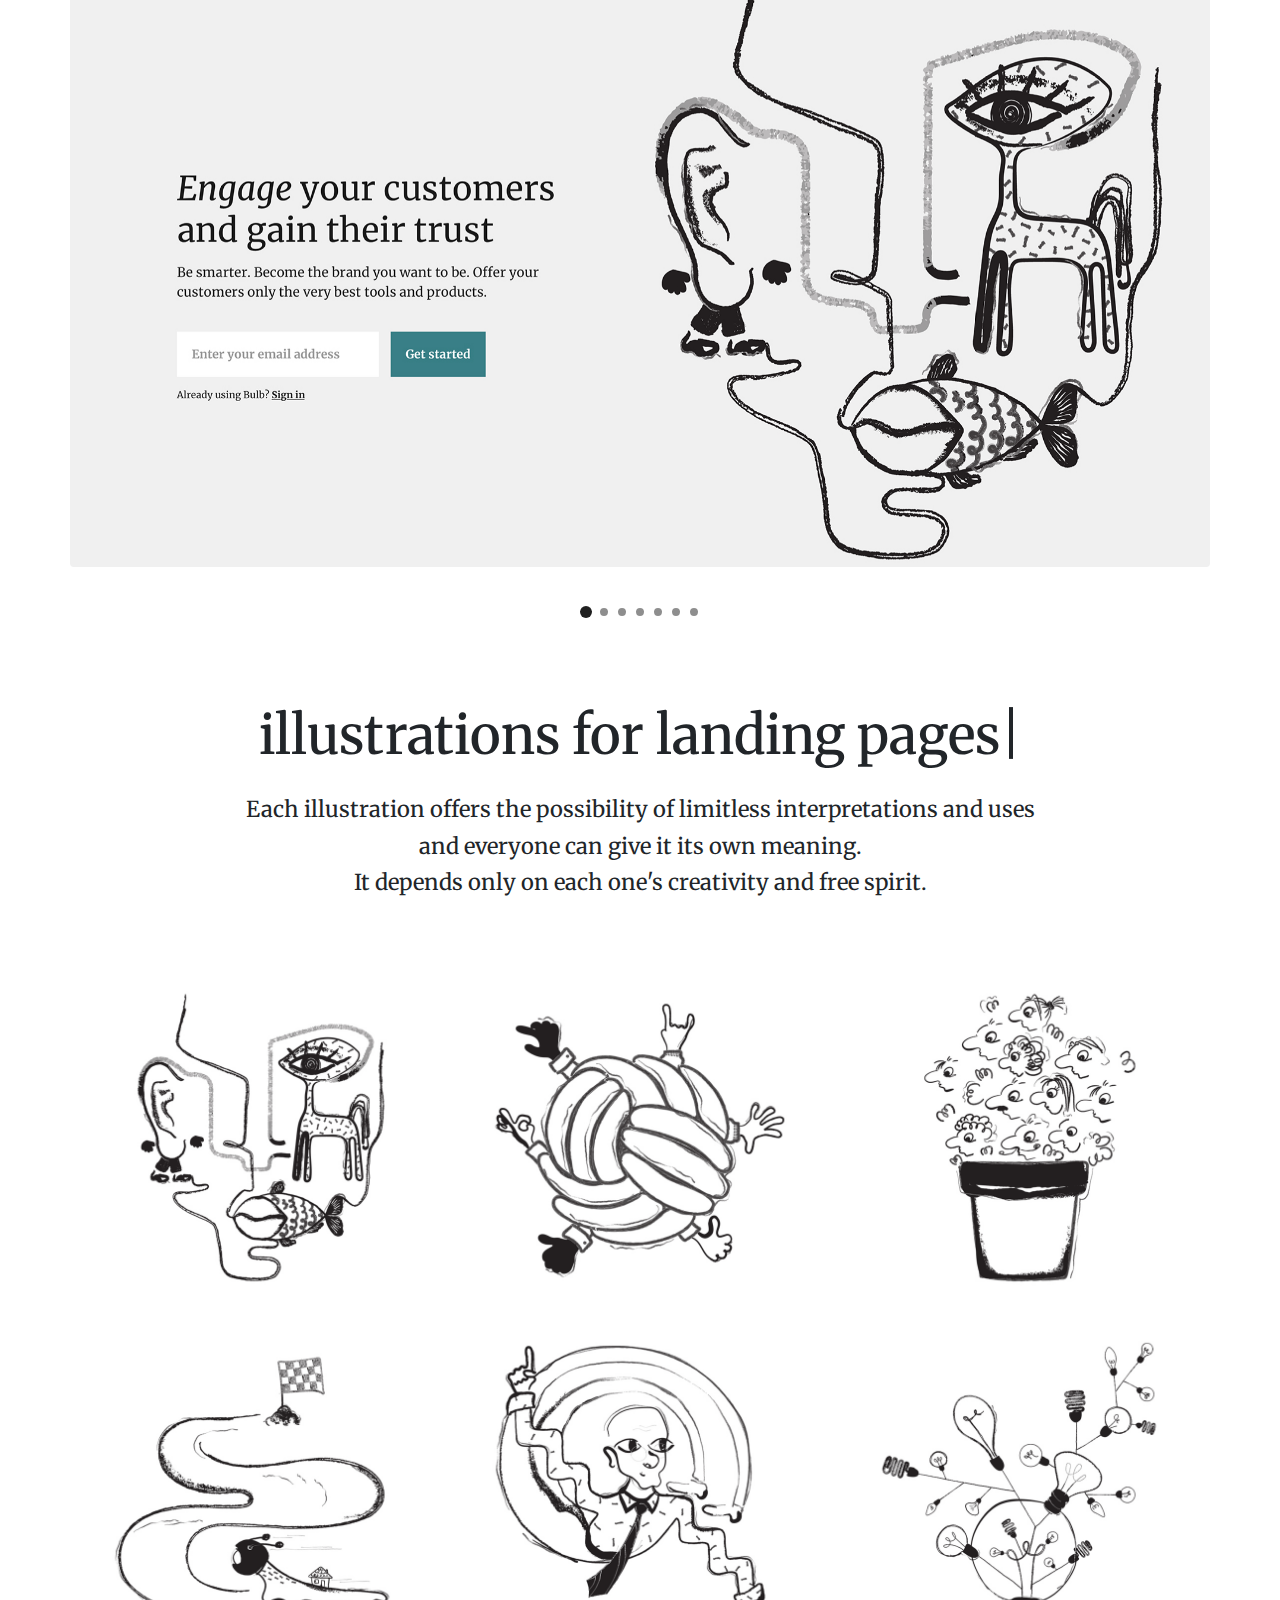
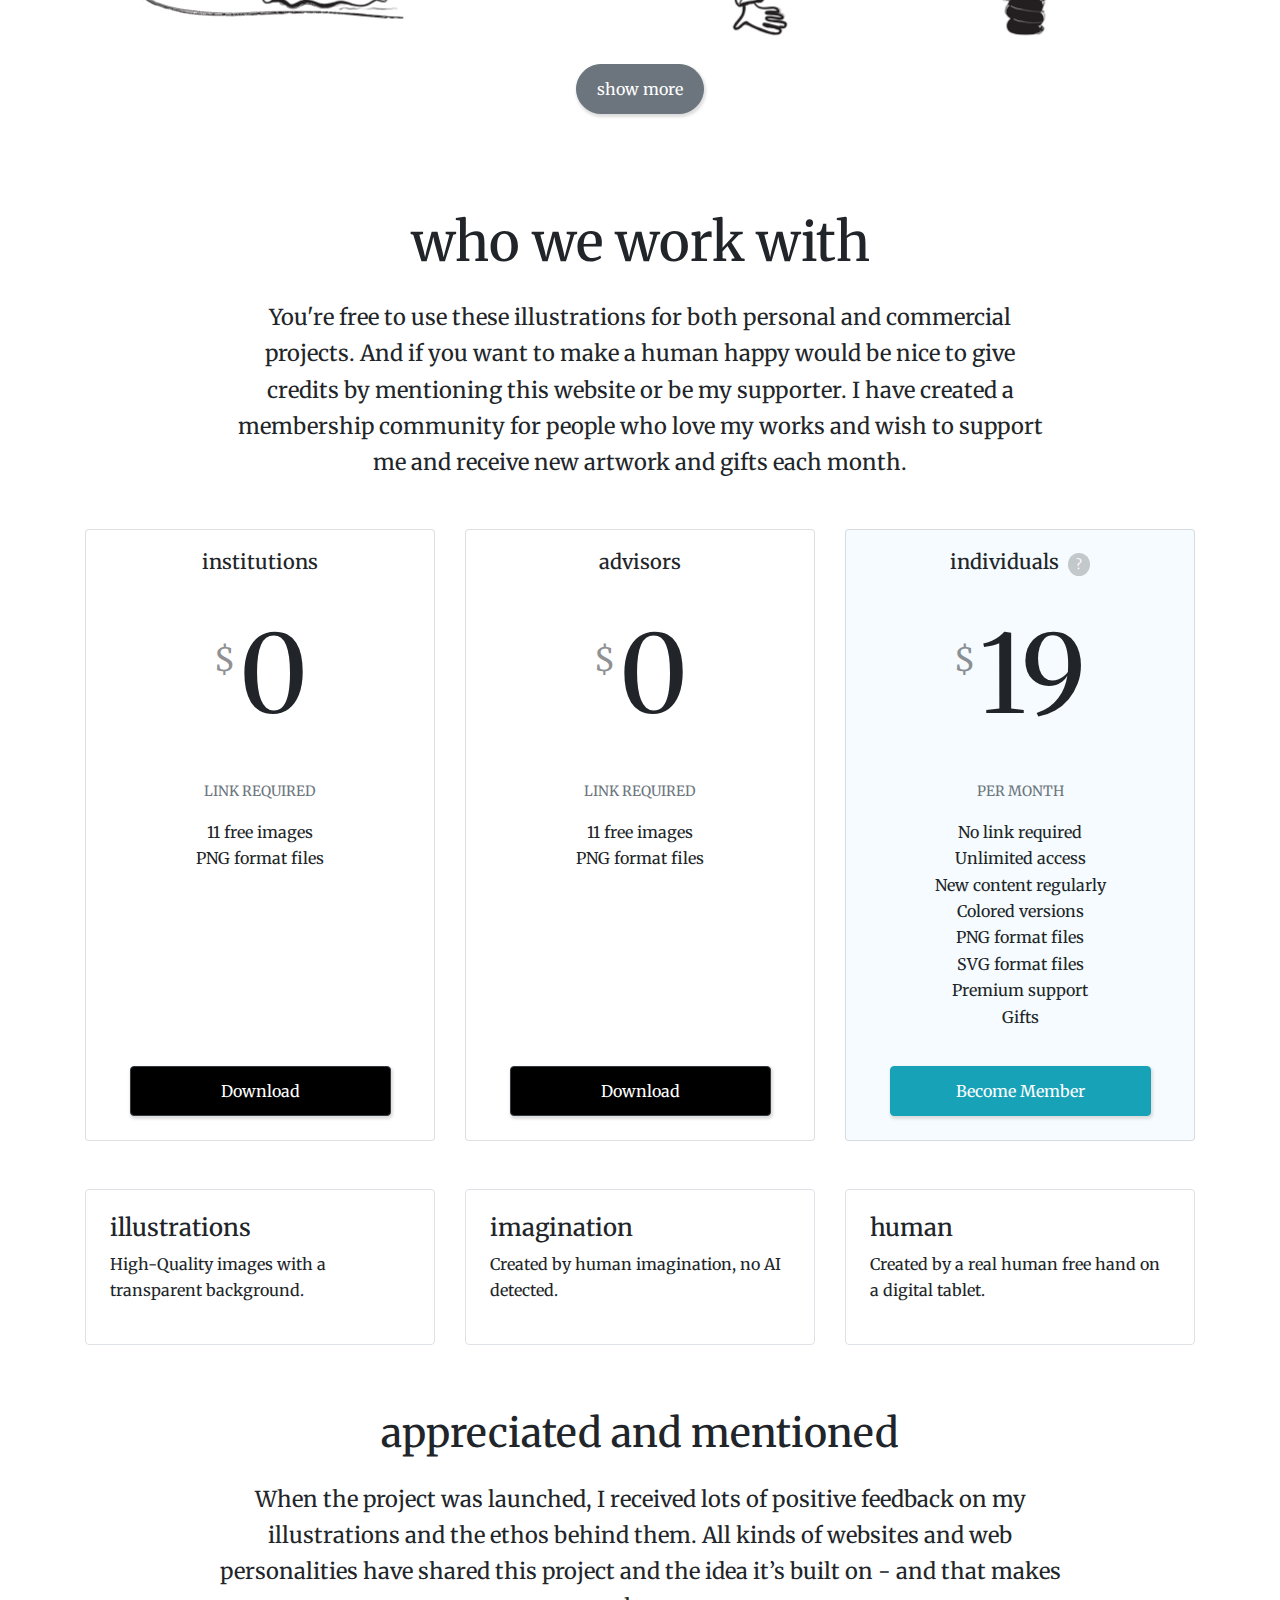
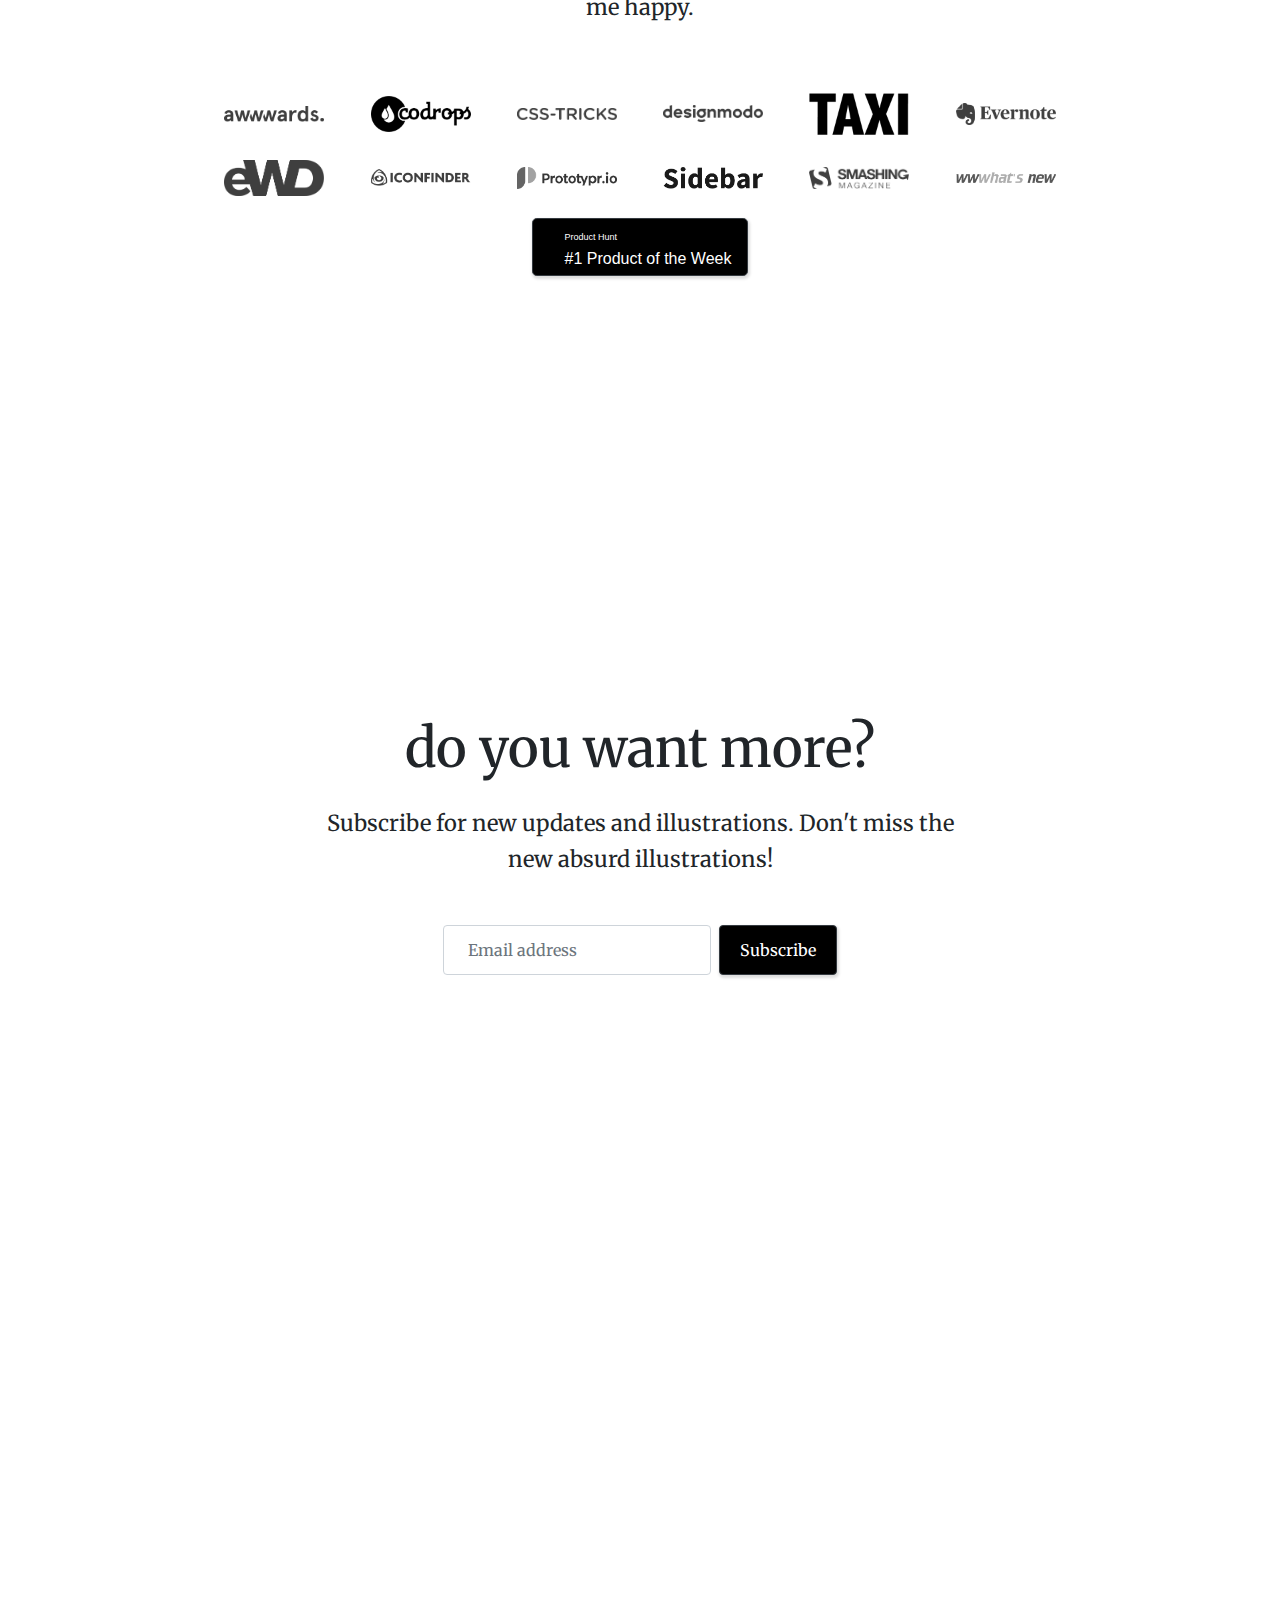
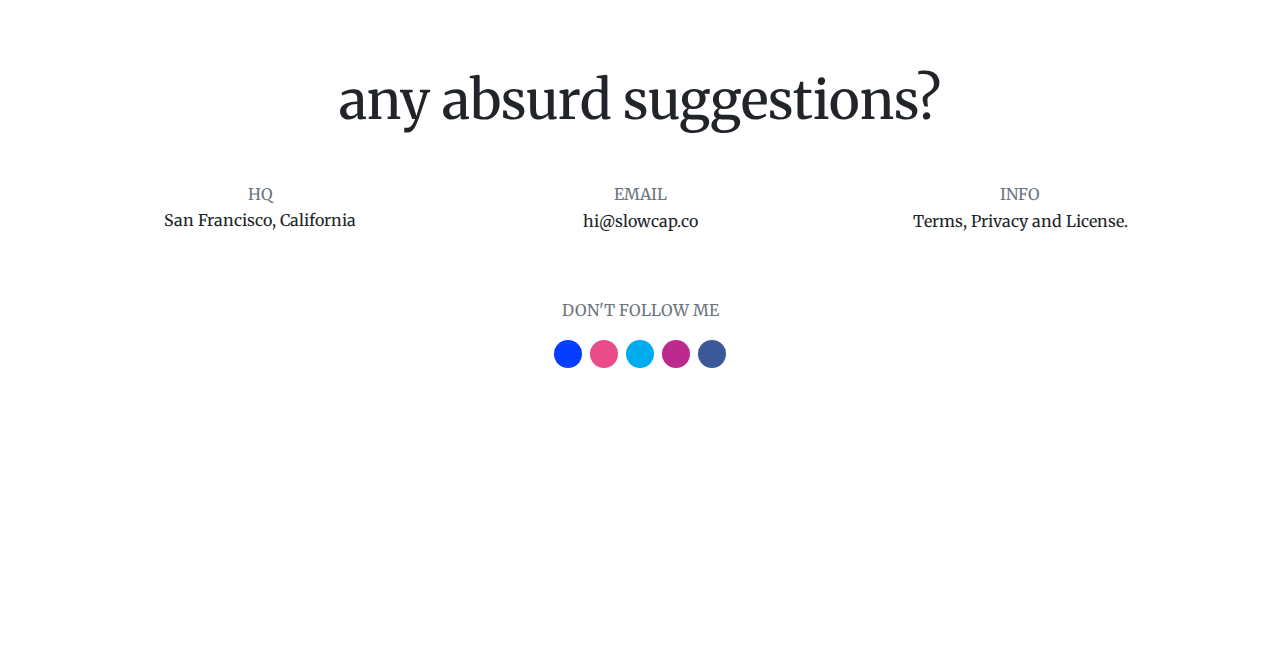
==== commit 61696a6e: "Update index.html" ====
--- a/index.html
+++ b/index.html
@@ -34,8 +34,6 @@
 </head>
 
 <body>
-
-
 
     <header>
         <div class="container-fluid">
@@ -49,7 +47,7 @@
                     <div id="my-nav" class="collapse navbar-collapse">
                         <ul class="navbar-nav mr-auto">
                             <li class="nav-item">
-                                <a class="nav-link" href="#">why? <span class="sr-only">(current)</span></a>
+                                <a class="nav-link" href="#" tabindex="0">why?</span></a>
                             </li>
                             <li class="nav-item">
                                 <a class="nav-link" href="#" tabindex="0">buy</a>
@@ -69,16 +67,17 @@
 
     <article id="Surrealist">
         <div class="container py-5 my-5">
-            <div class="row d-flex align-items-center my-5">
+            <div class="row d-flex align-items-center">
                 <div class="col-md-6 p-3 order-2 order-sm-1">
-                    <h1 class="mb-4">absurd illustrations that make sense</h1>
-                    <p class="sectPara">What about absurd illustrations for your projects? Take every user on an
-                        individual journey through their own imagination.</p>
+                    <h1 class="mb-4">Slow is not a speed</h1>
+                    <p class="sectPara">It's a mindset. It's a willingness to see things for how they can be rather than how they are.
+                        It's seeing growth as the growth in solutions rather than bigger being always better.
+                    </p>
                     <button class="btn btn-dark mr-3">Download</button>
                     <button class="btn btn-light">Subscribe</button>
                 </div>
-                <div class="col-md-6 p-3 order-1 order-sm-2">
-                    <img class="img-fluid" src="./assets/Surrealist-Lightbulb.gif" alt="Surrealist Lightbulb"
+                <div class="col-md-6 p-2 order-1 order-sm-2">
+                    <img class="img-fluid ml-4" src="./assets/Surrealist-Lightbulb.gif" alt="Surrealist Lightbulb"
                         animation="infinite" />
                 </div>
             </div>
@@ -86,11 +85,11 @@
     </article>
 
     <article id="connect">
-        <div class="container my-5">
-            <div class="row d-flex align-items-center my-5">
+        <div class="container py-5 my-5">
+            <div class="row d-flex align-items-center">
                 <div class="col-md-6 p-3 order-2">
-                    <h1 class="mb-4">real beauty resides in imperfection</h1>
-                    <p class="sectPara">In a digital era, we sometimes feel the need to interact with something more
+                    <h1 class="mb-4 ml-4">real investing imperfection</h1>
+                    <p class="sectPara ml-4">In a digital era, we sometimes feel the need to interact with something more
                         human that will make us appreciate both the beauty and the imperfection of something made by
                         hand.</p>
                 </div>
@@ -110,7 +109,7 @@
                         of childishness and naivety.</p>
                 </div>
                 <div class="col-md-6 p-3 order-1 order-sm-2">
-                    <img class="img-fluid" src="./assets/story.png" alt="story">
+                    <img class="img-fluid ml-4" src="./assets/story.png" alt="story">
                 </div>
             </div>
         </div>
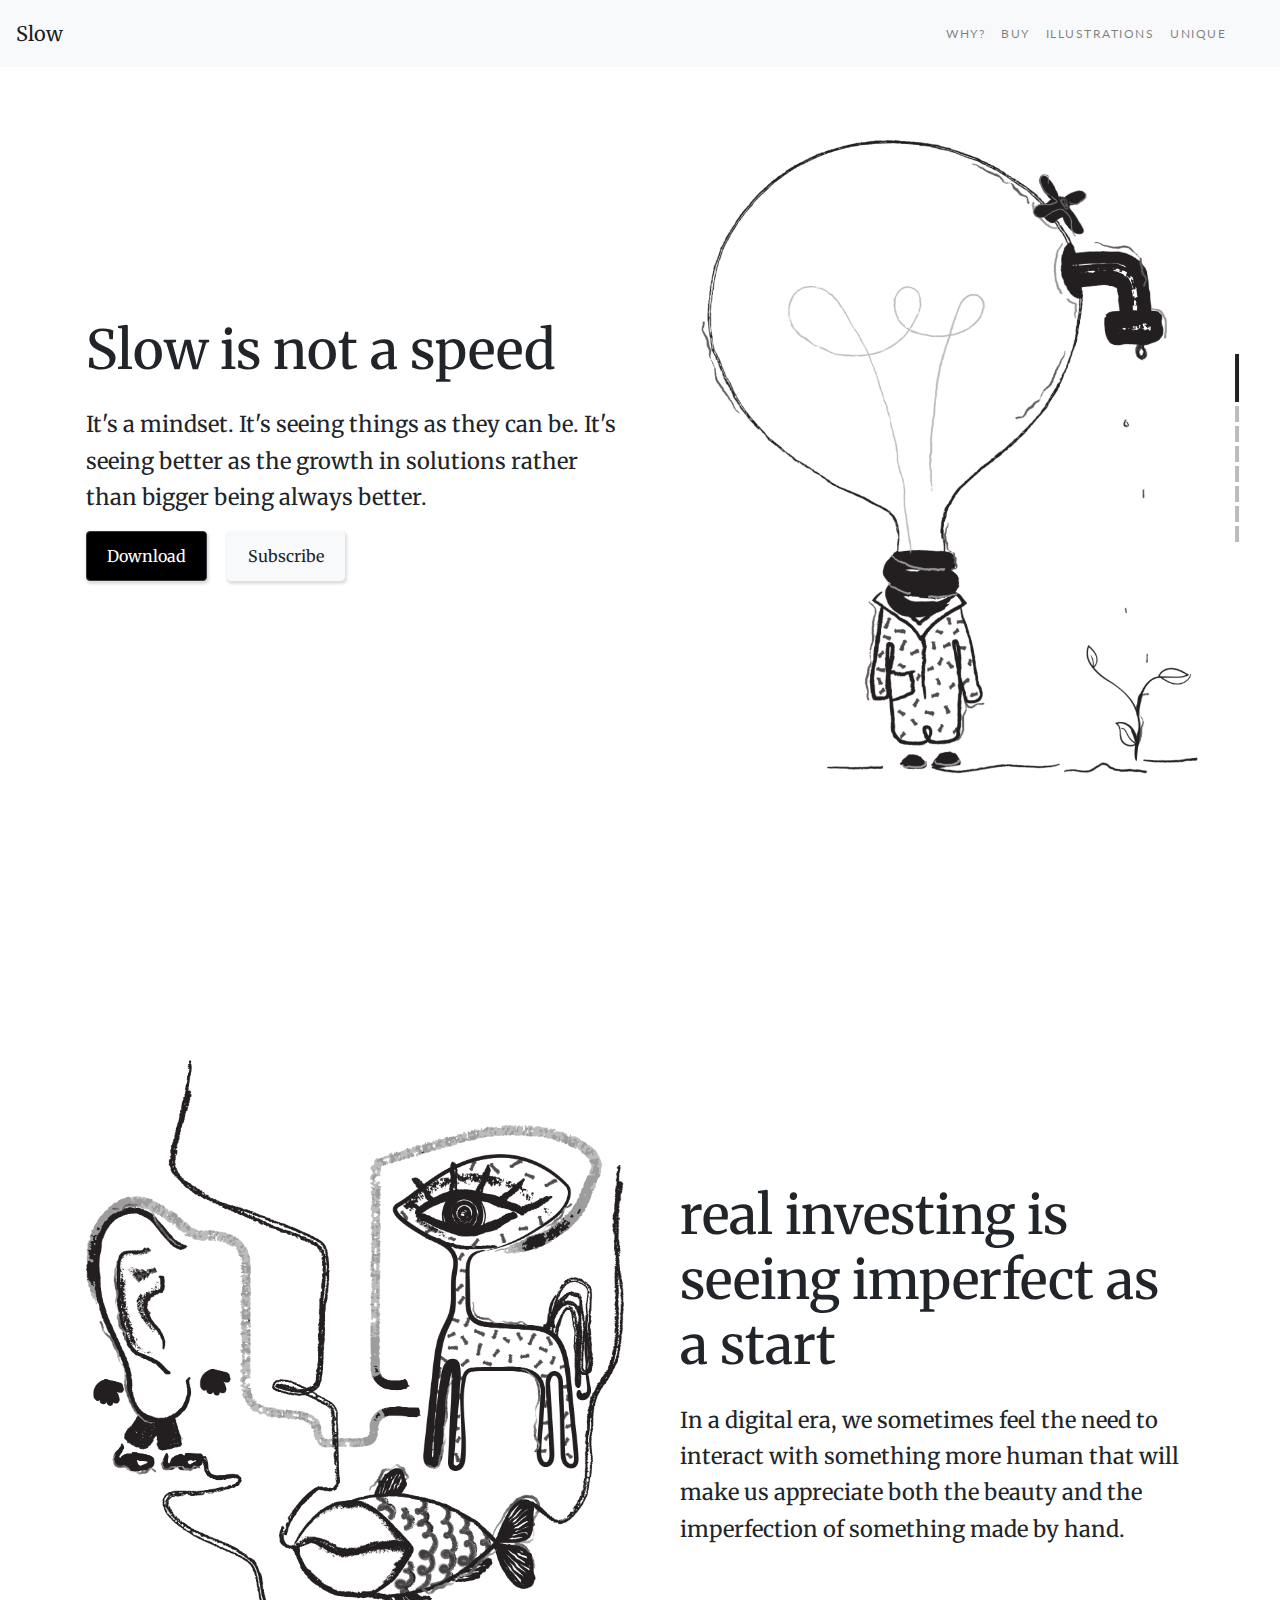
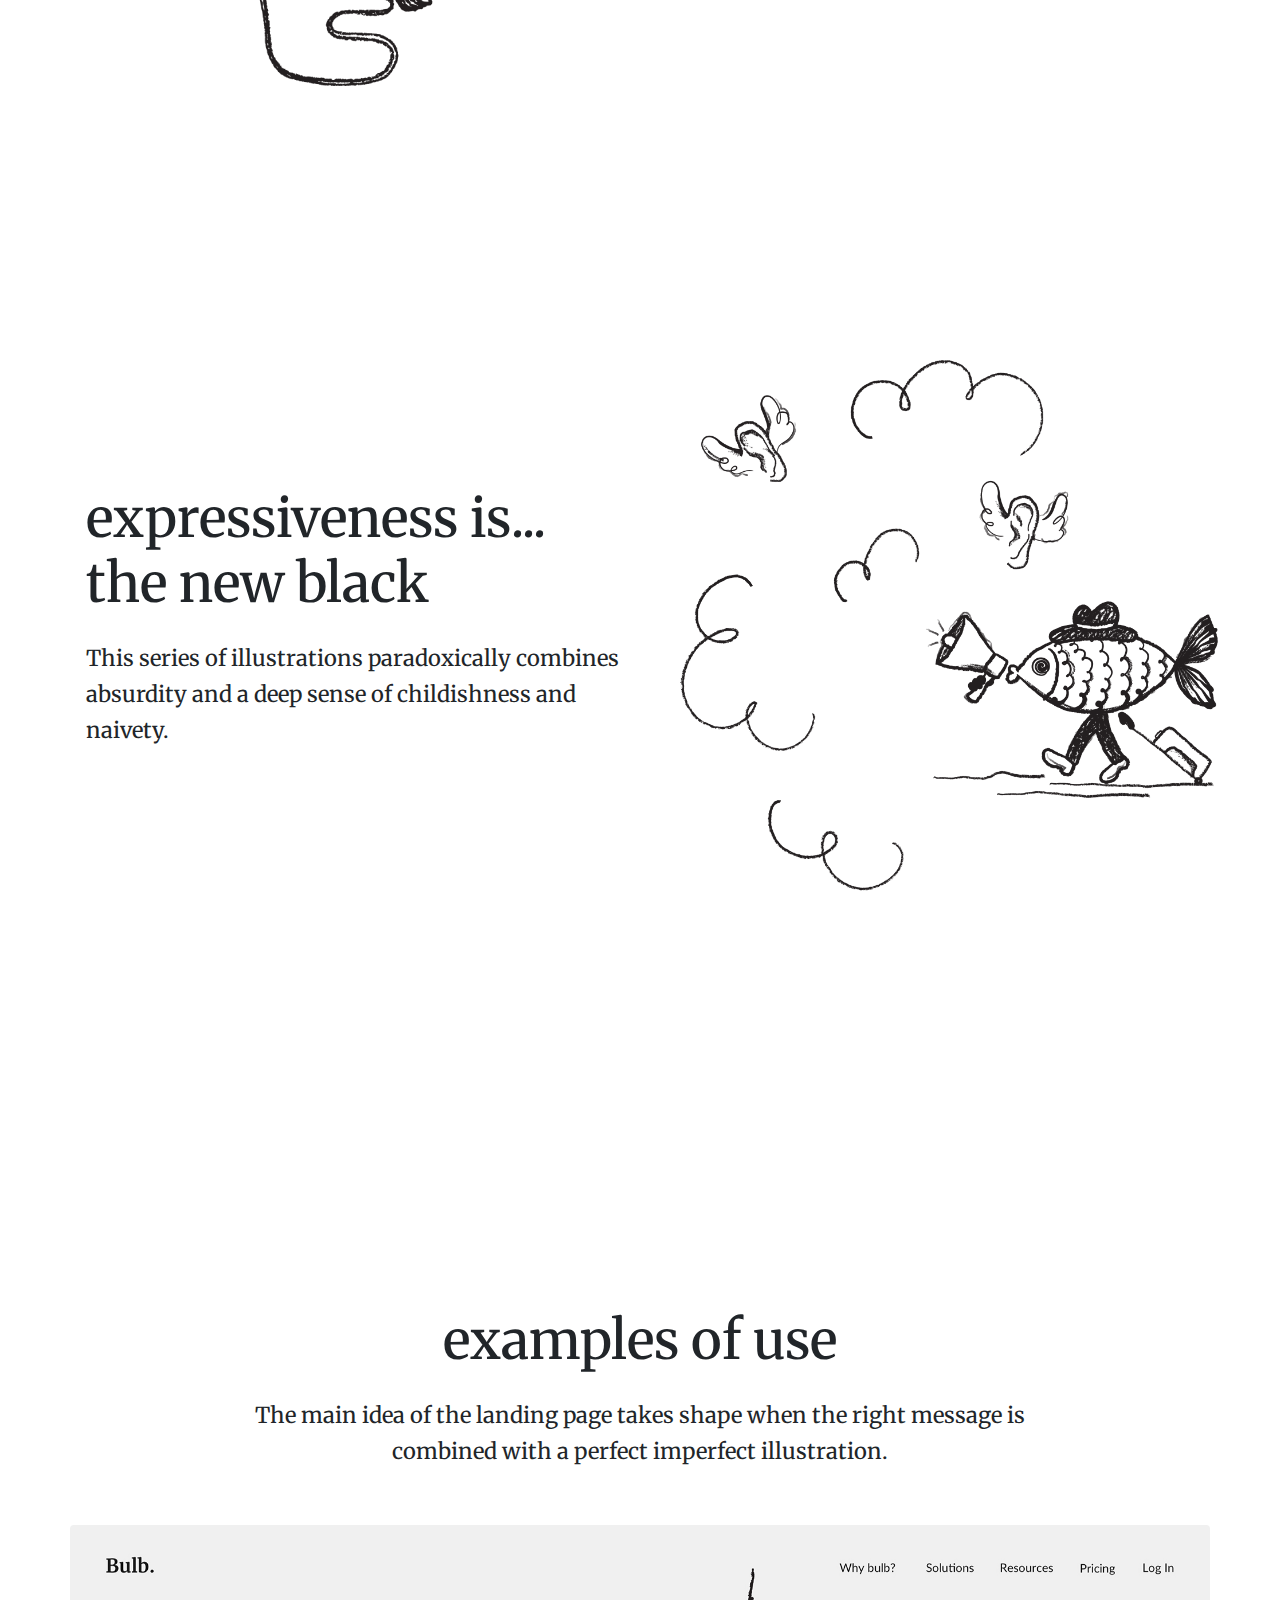
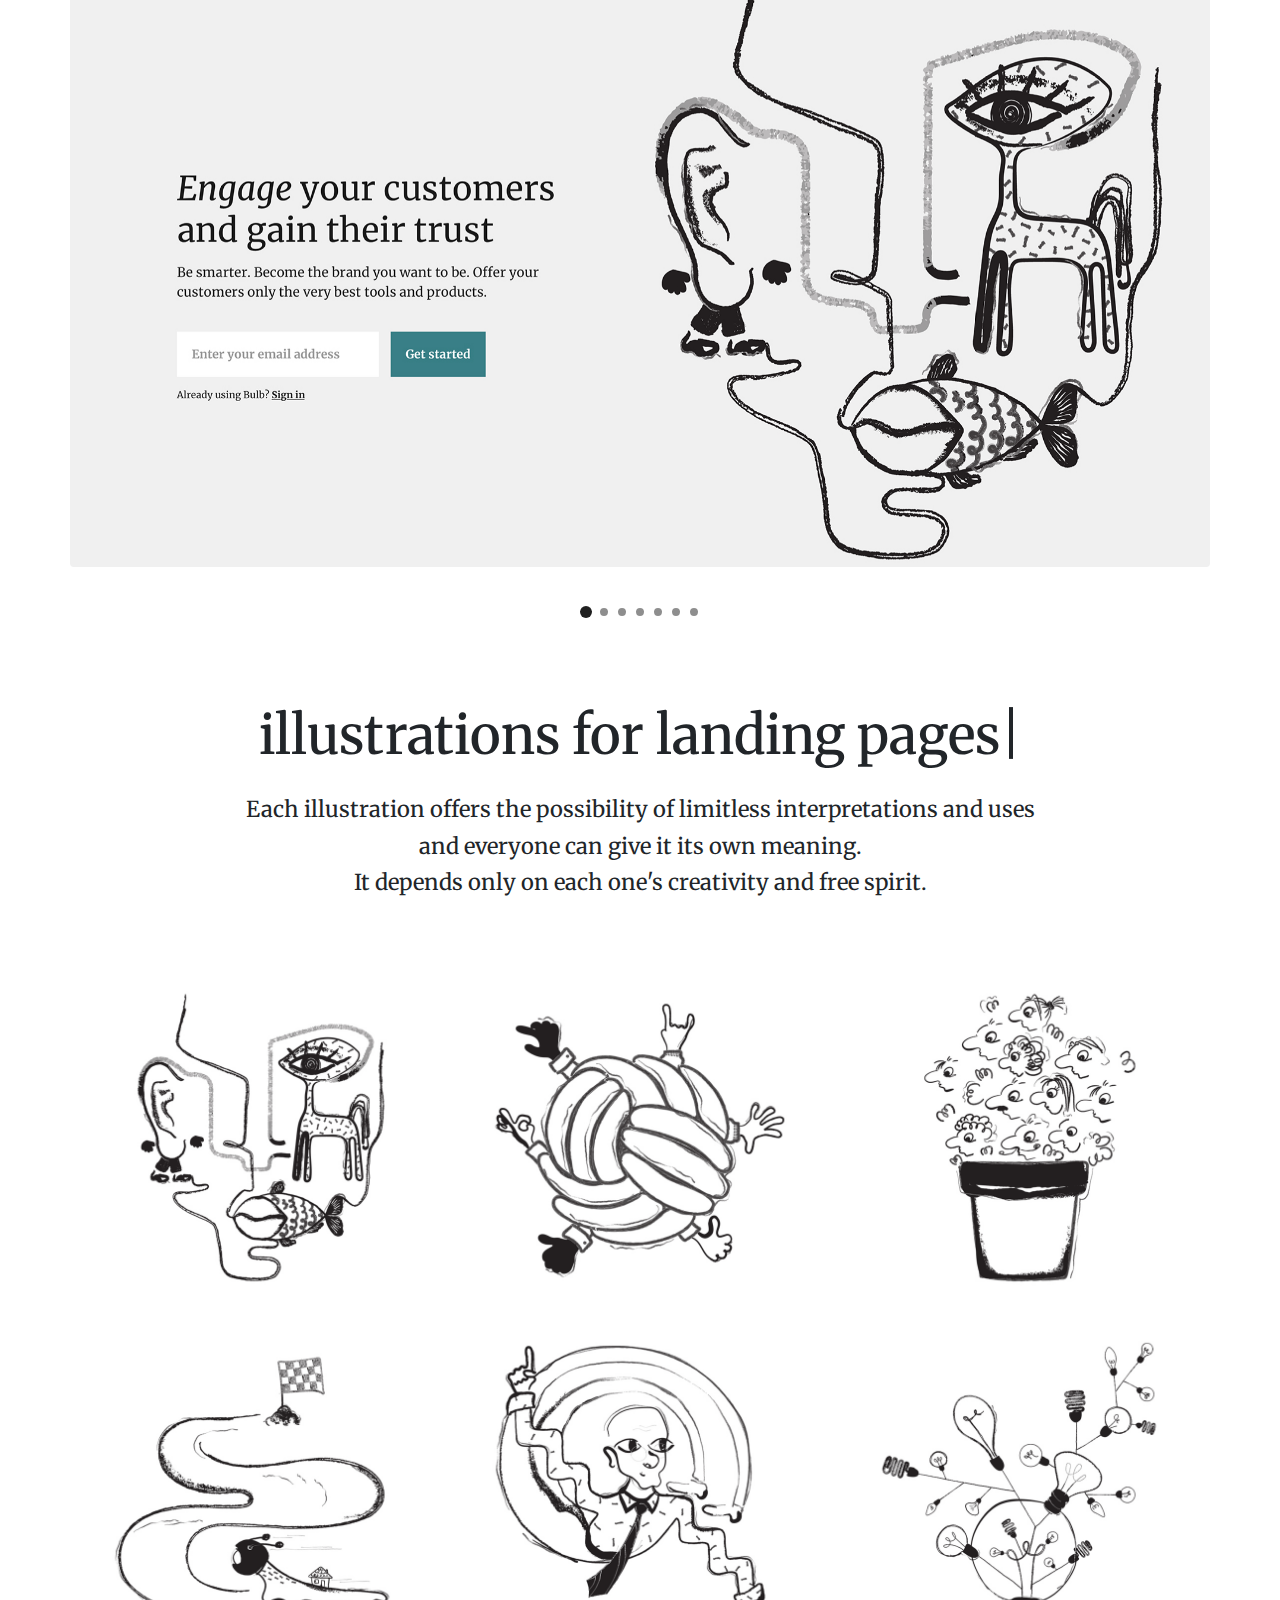
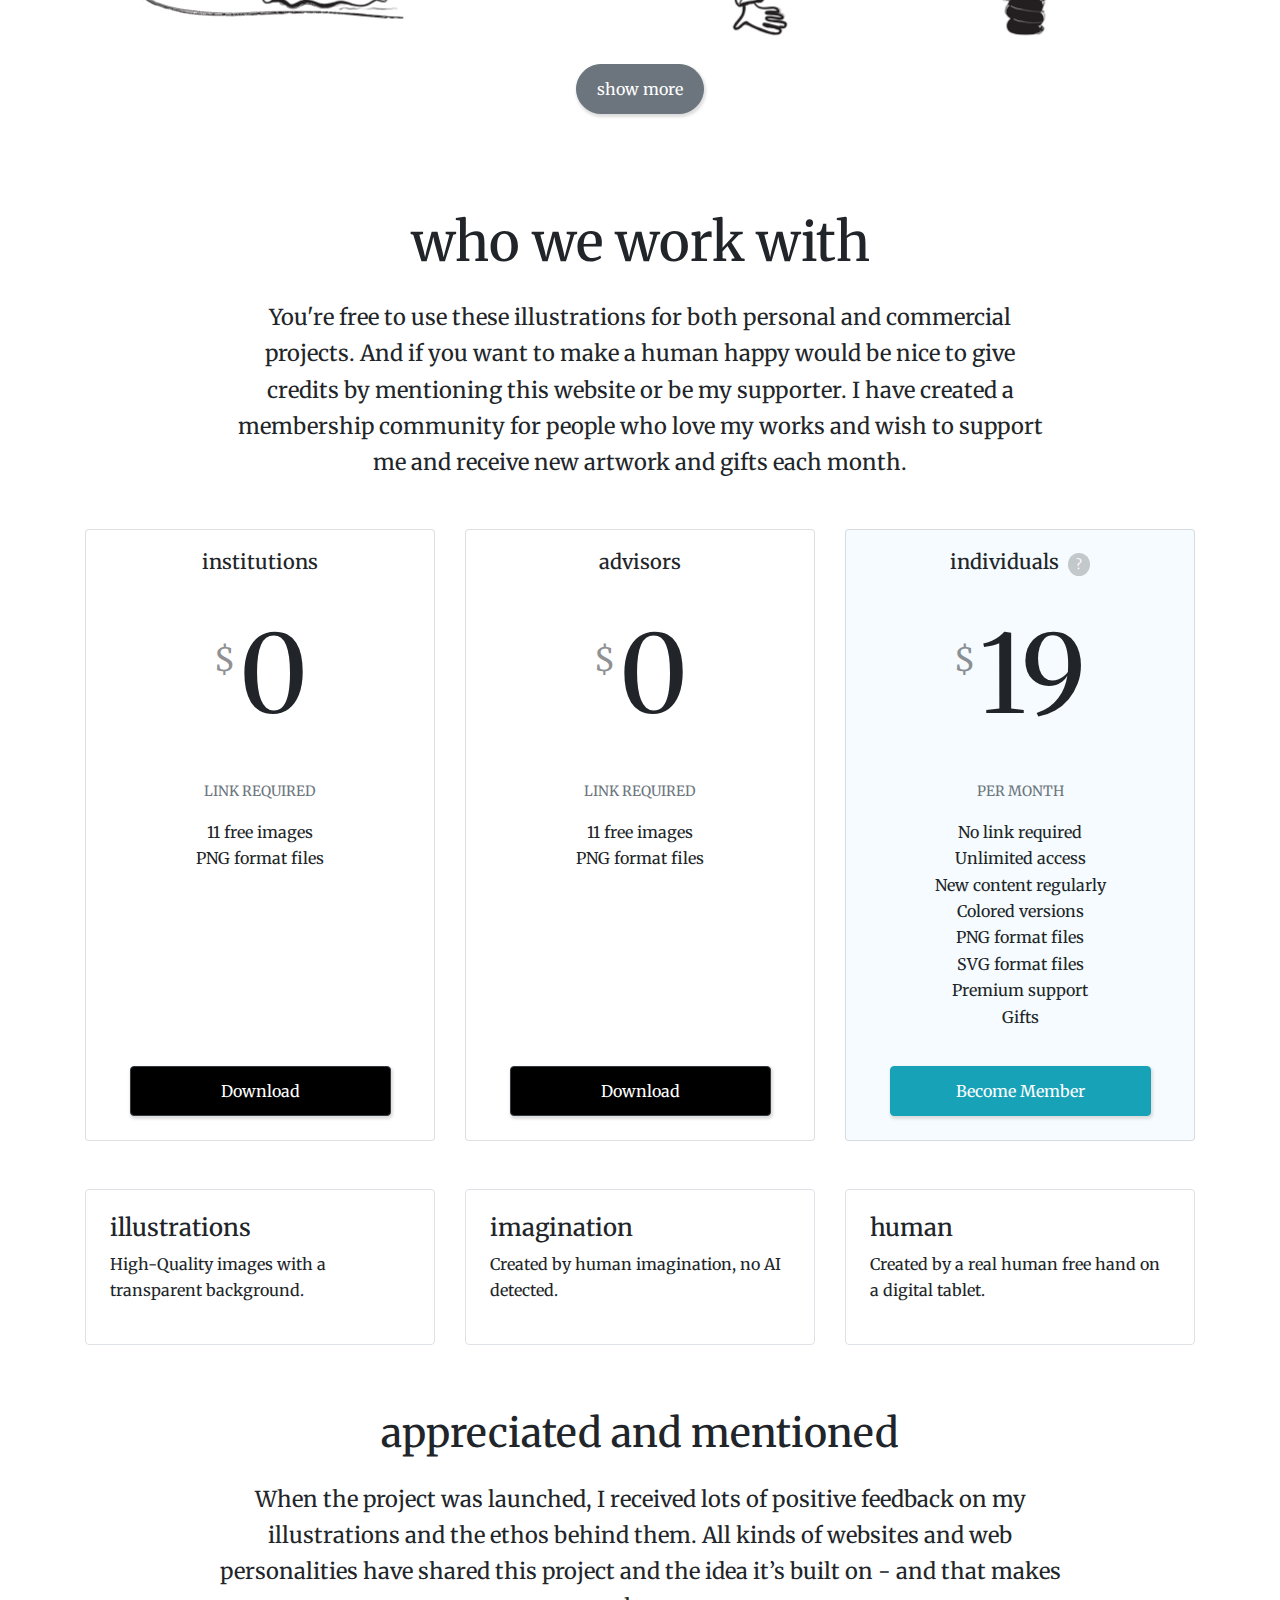
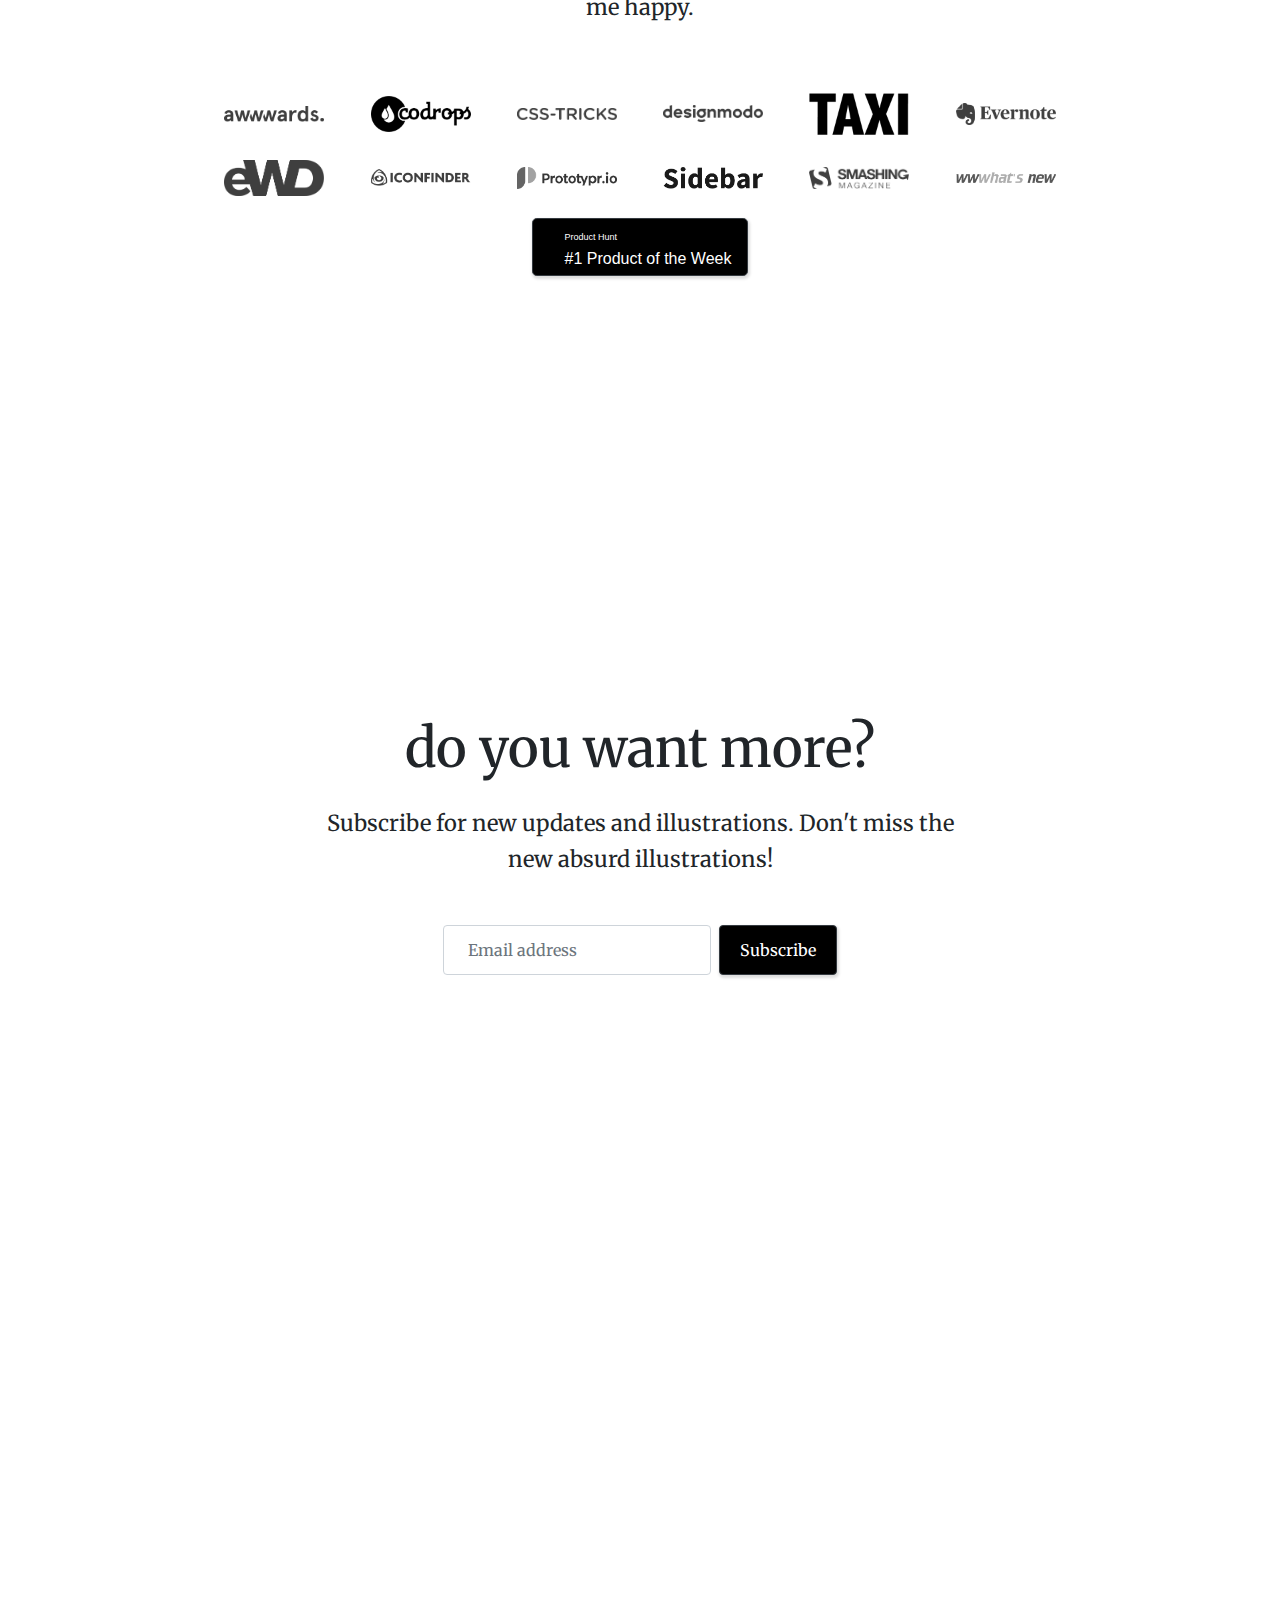
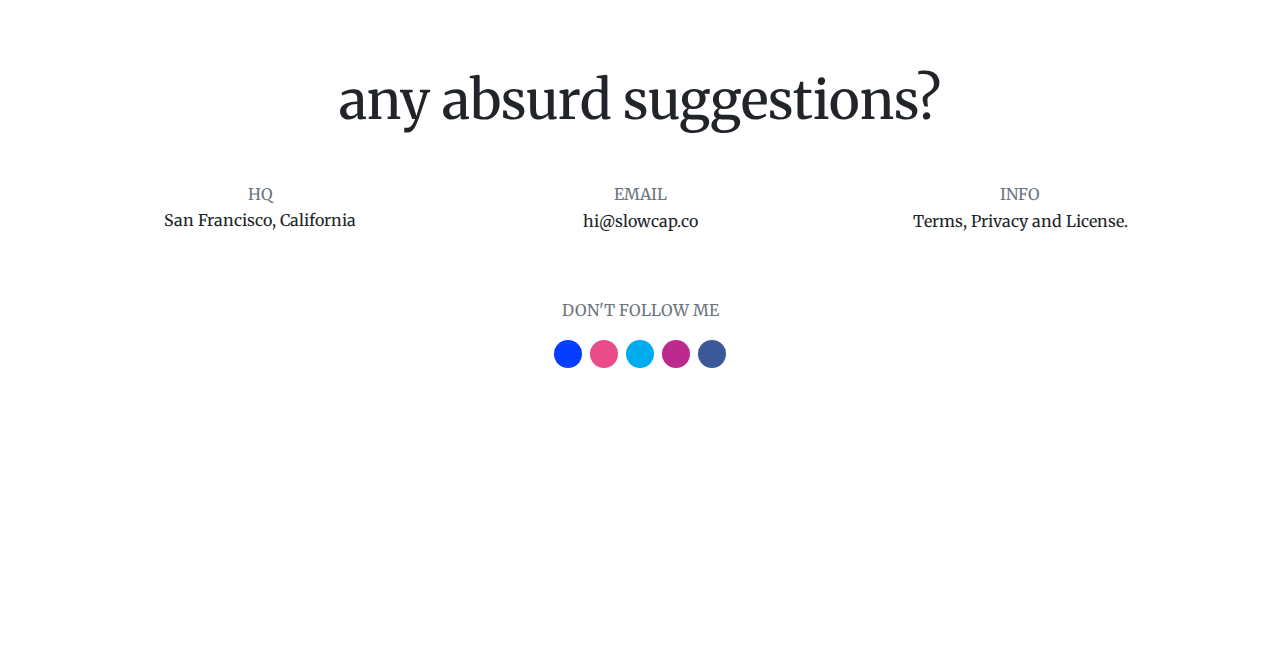
==== commit 03ad57ec: "Update index.html" ====
--- a/index.html
+++ b/index.html
@@ -70,8 +70,9 @@
             <div class="row d-flex align-items-center">
                 <div class="col-md-6 p-3 order-2 order-sm-1">
                     <h1 class="mb-4">Slow is not a speed</h1>
-                    <p class="sectPara">It's a mindset. It's a willingness to see things for how they can be rather than how they are.
-                        It's seeing growth as the growth in solutions rather than bigger being always better.
+                    <p class="sectPara">It's a mindset.
+                    It's seeing things as they can be.
+                    It's seeing better as the growth in solutions rather than bigger being always better.
                     </p>
                     <button class="btn btn-dark mr-3">Download</button>
                     <button class="btn btn-light">Subscribe</button>
@@ -88,7 +89,7 @@
         <div class="container py-5 my-5">
             <div class="row d-flex align-items-center">
                 <div class="col-md-6 p-3 order-2">
-                    <h1 class="mb-4 ml-4">real investing imperfection</h1>
+                    <h1 class="mb-4 ml-4">real investing is seeing imperfect as a start</h1>
                     <p class="sectPara ml-4">In a digital era, we sometimes feel the need to interact with something more
                         human that will make us appreciate both the beauty and the imperfection of something made by
                         hand.</p>
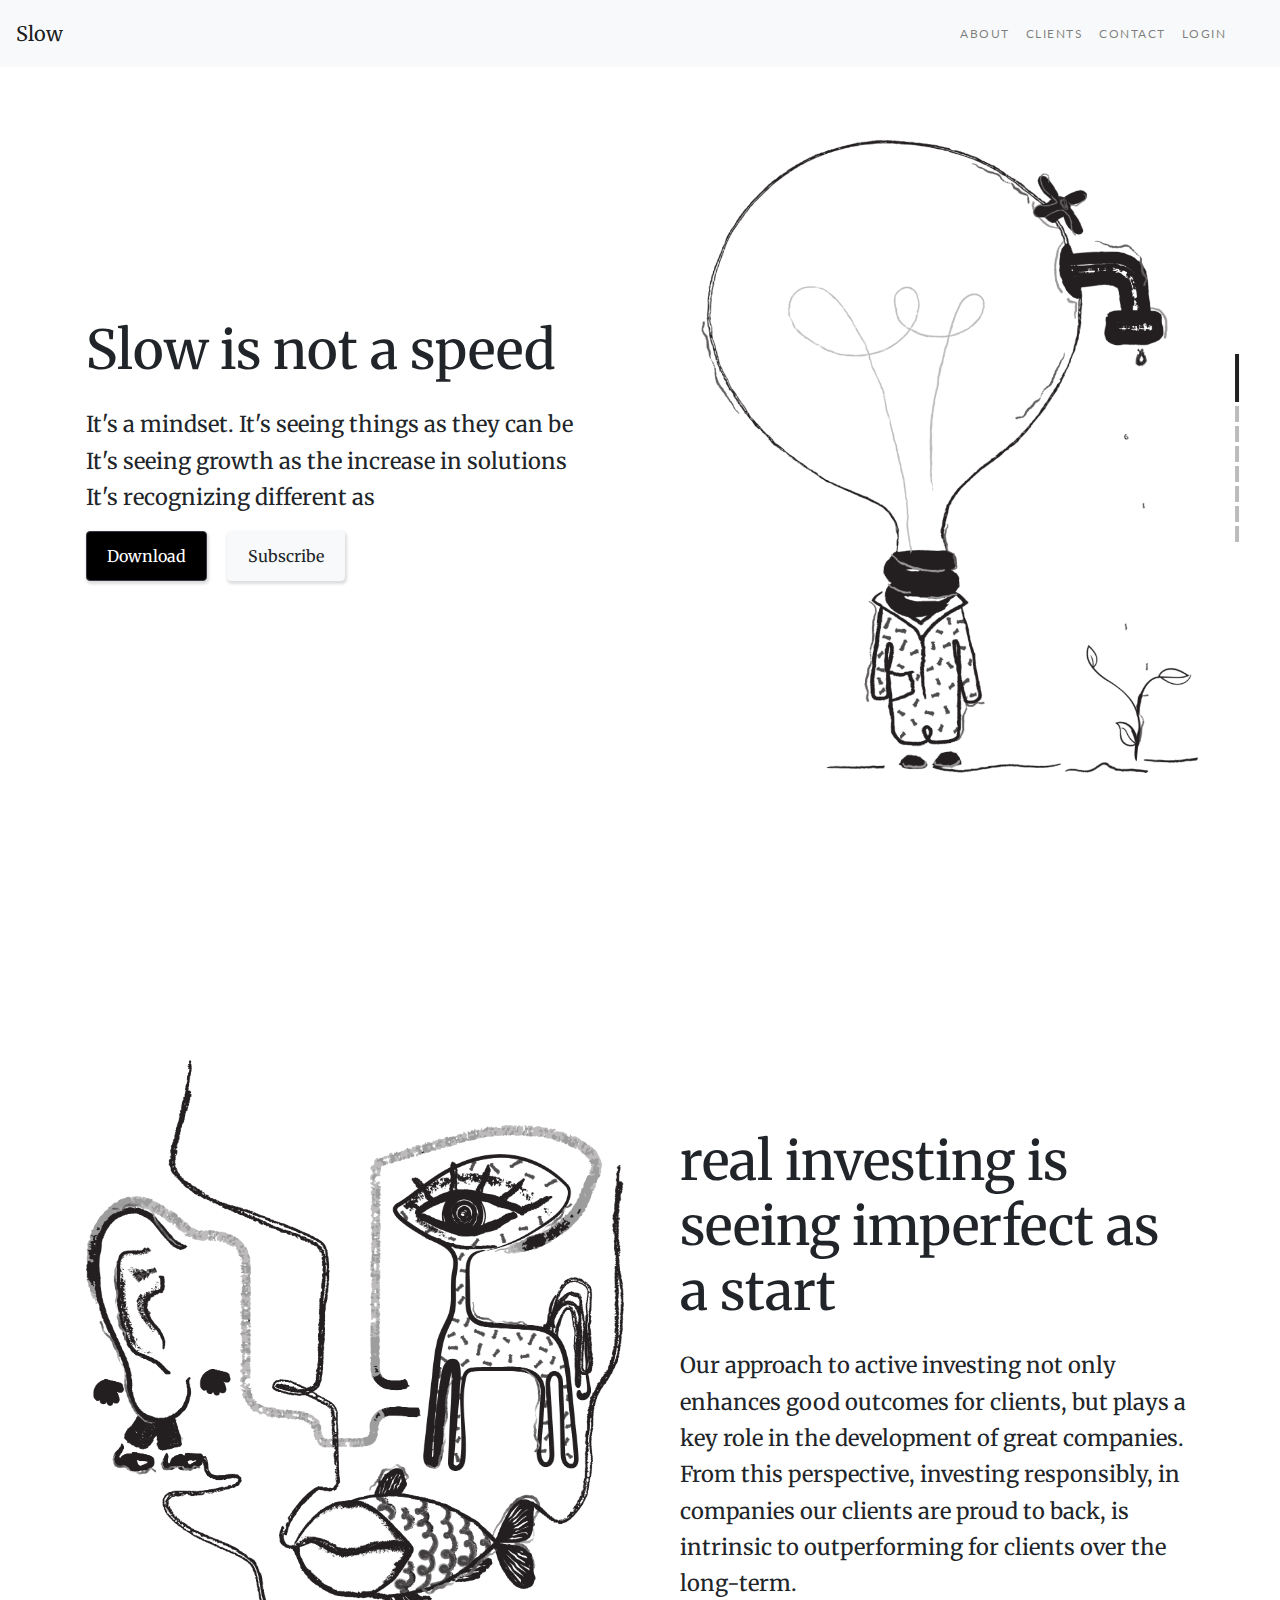
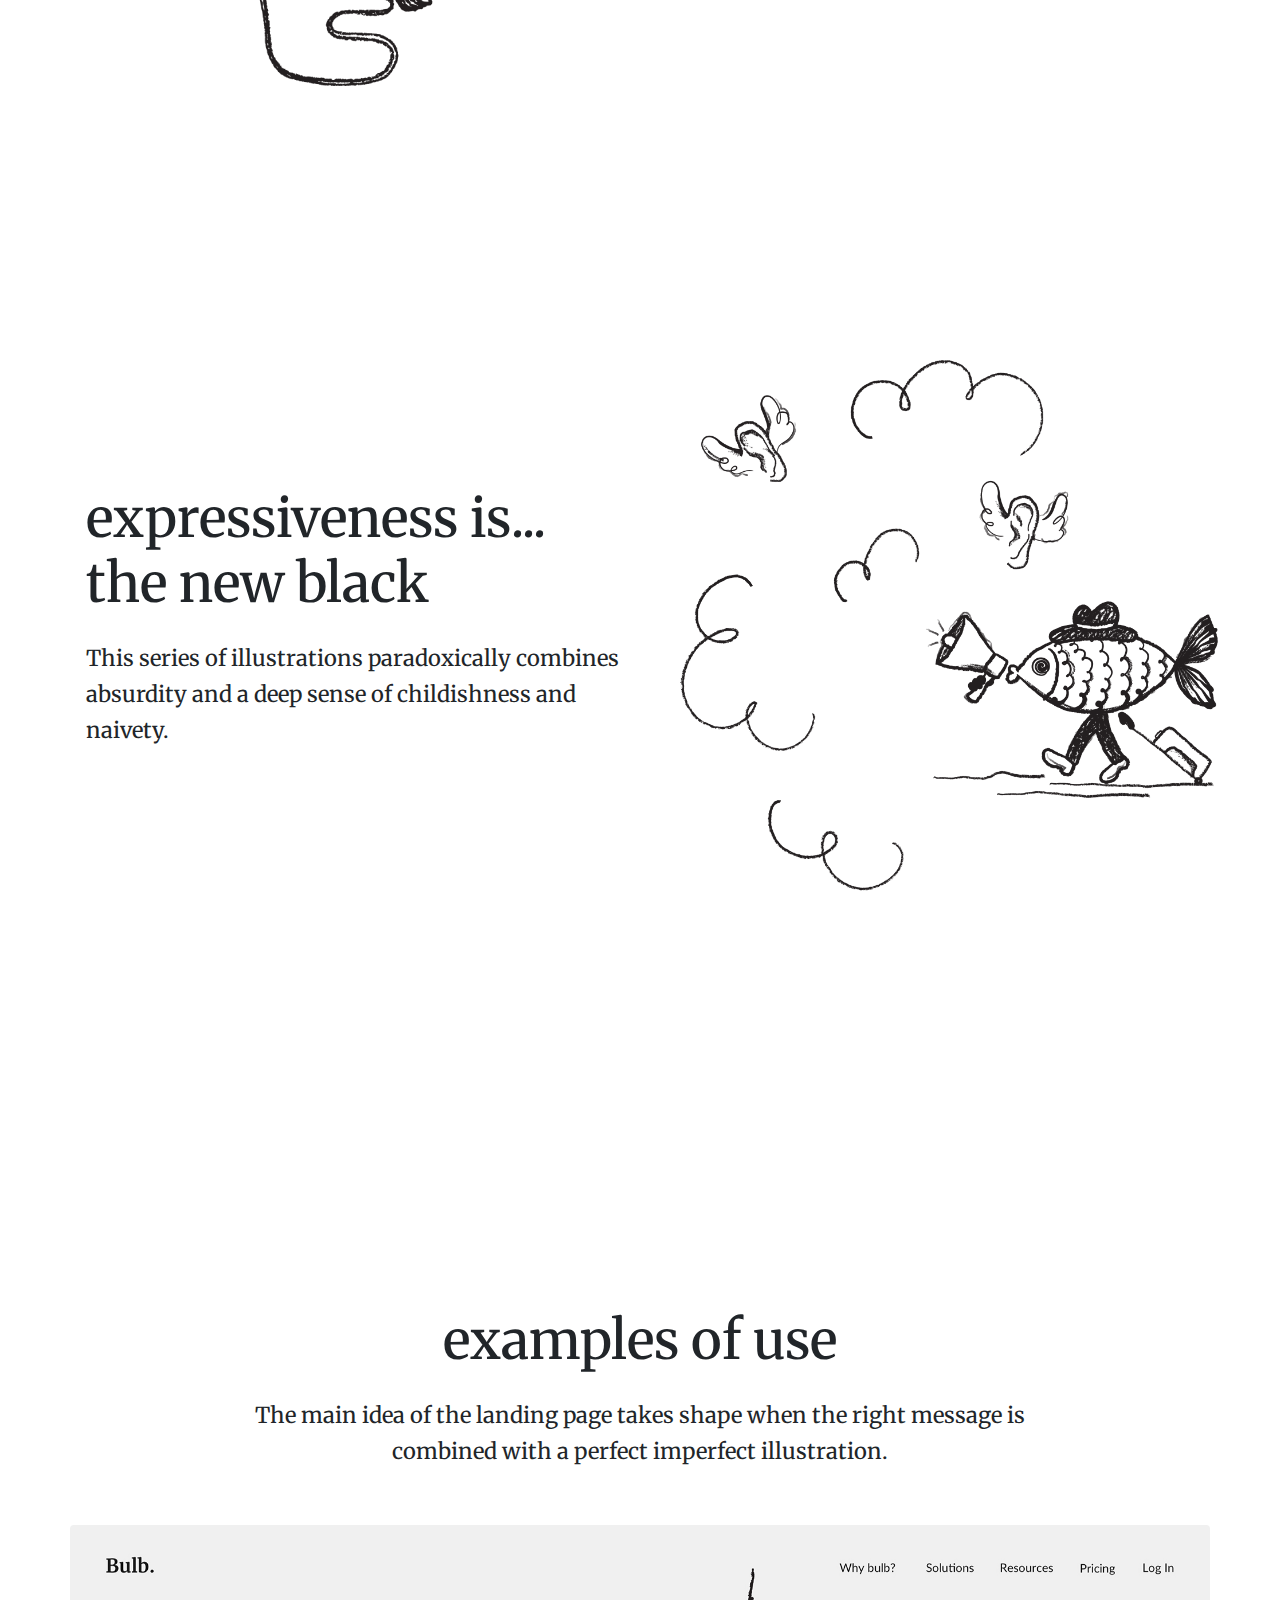
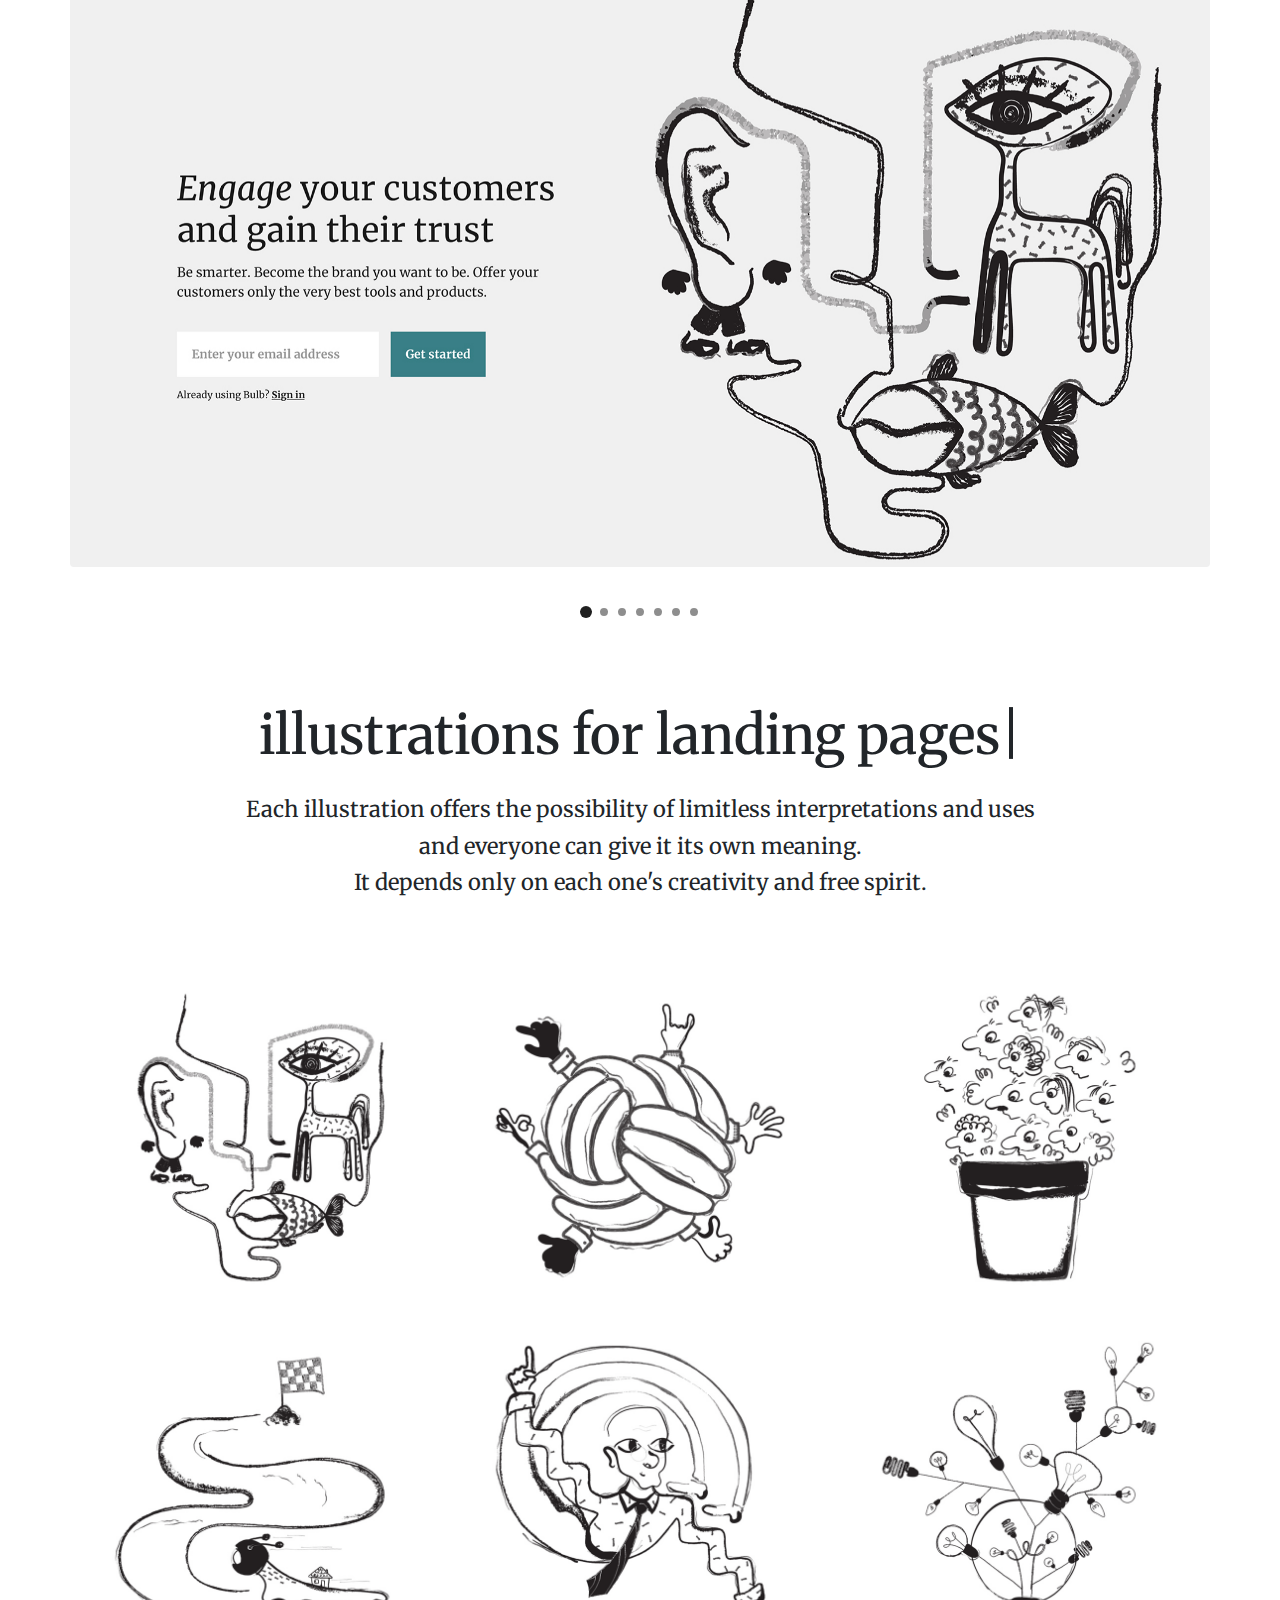
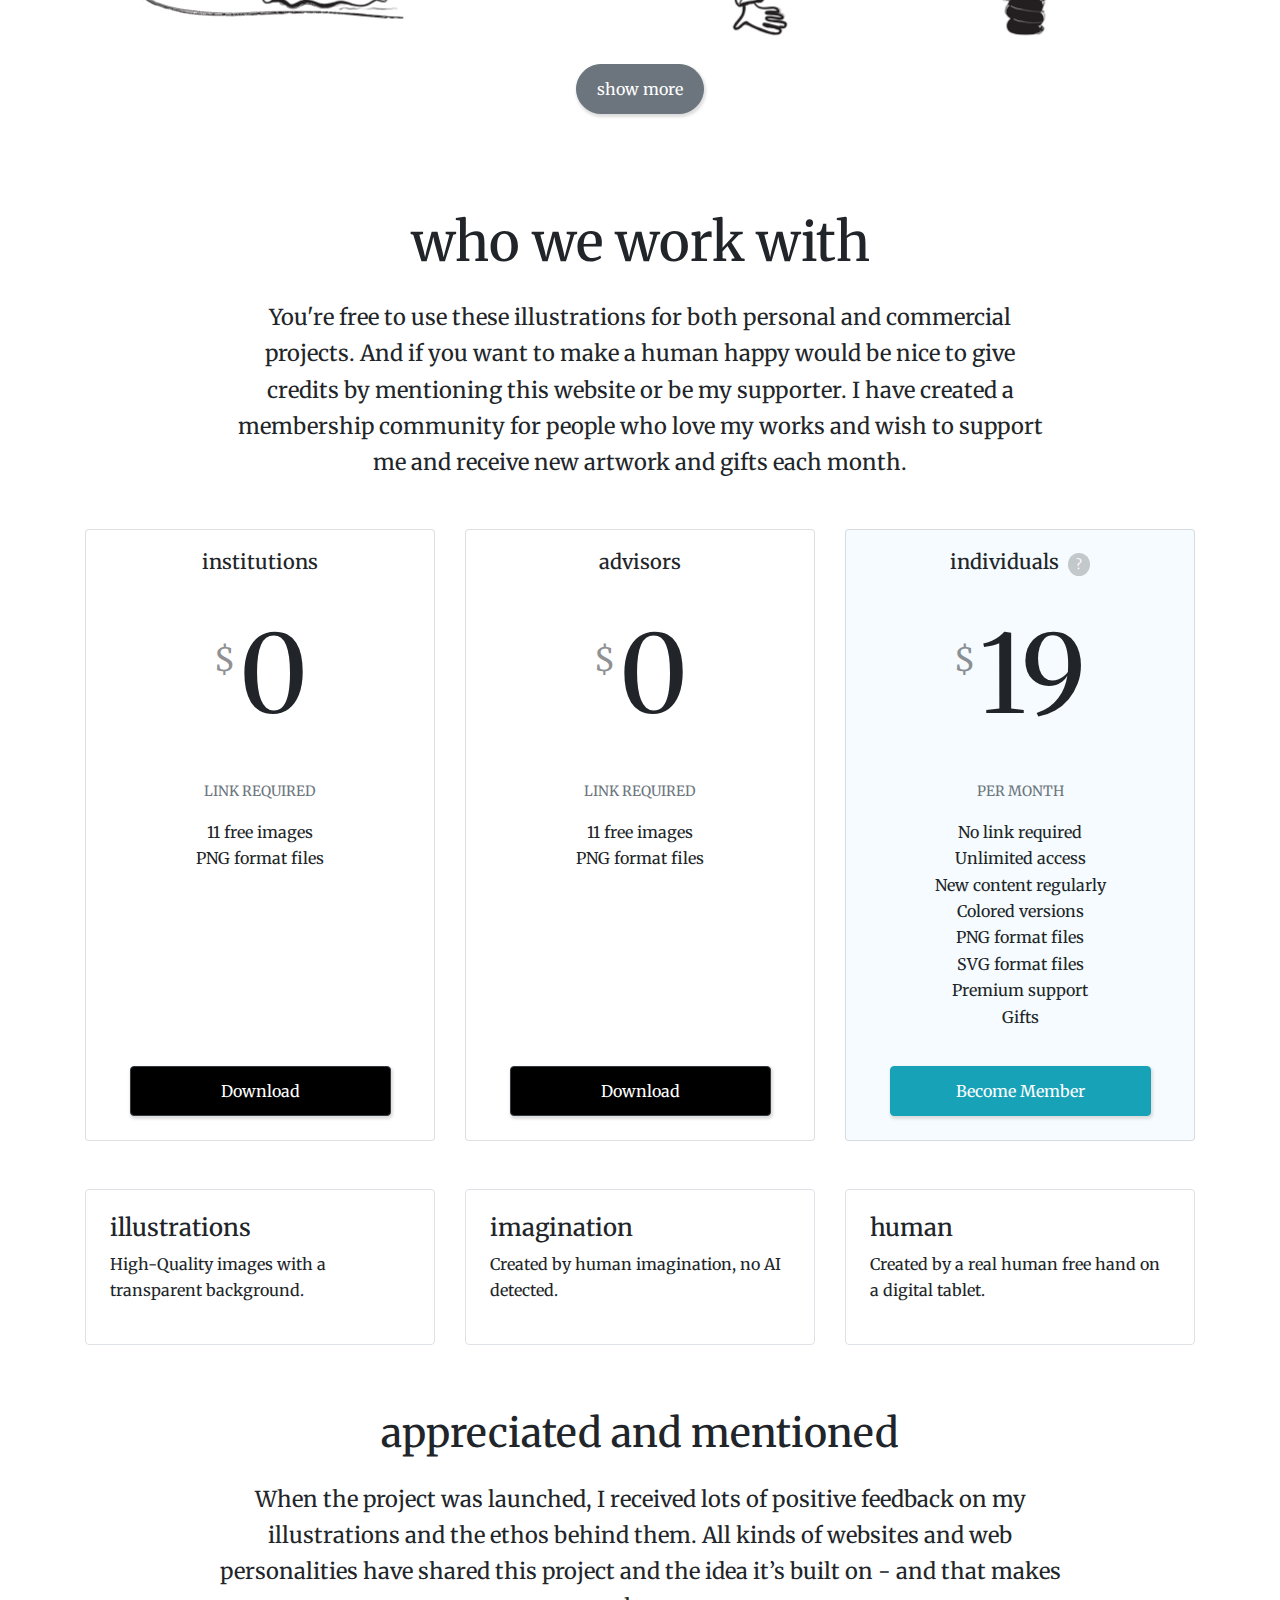
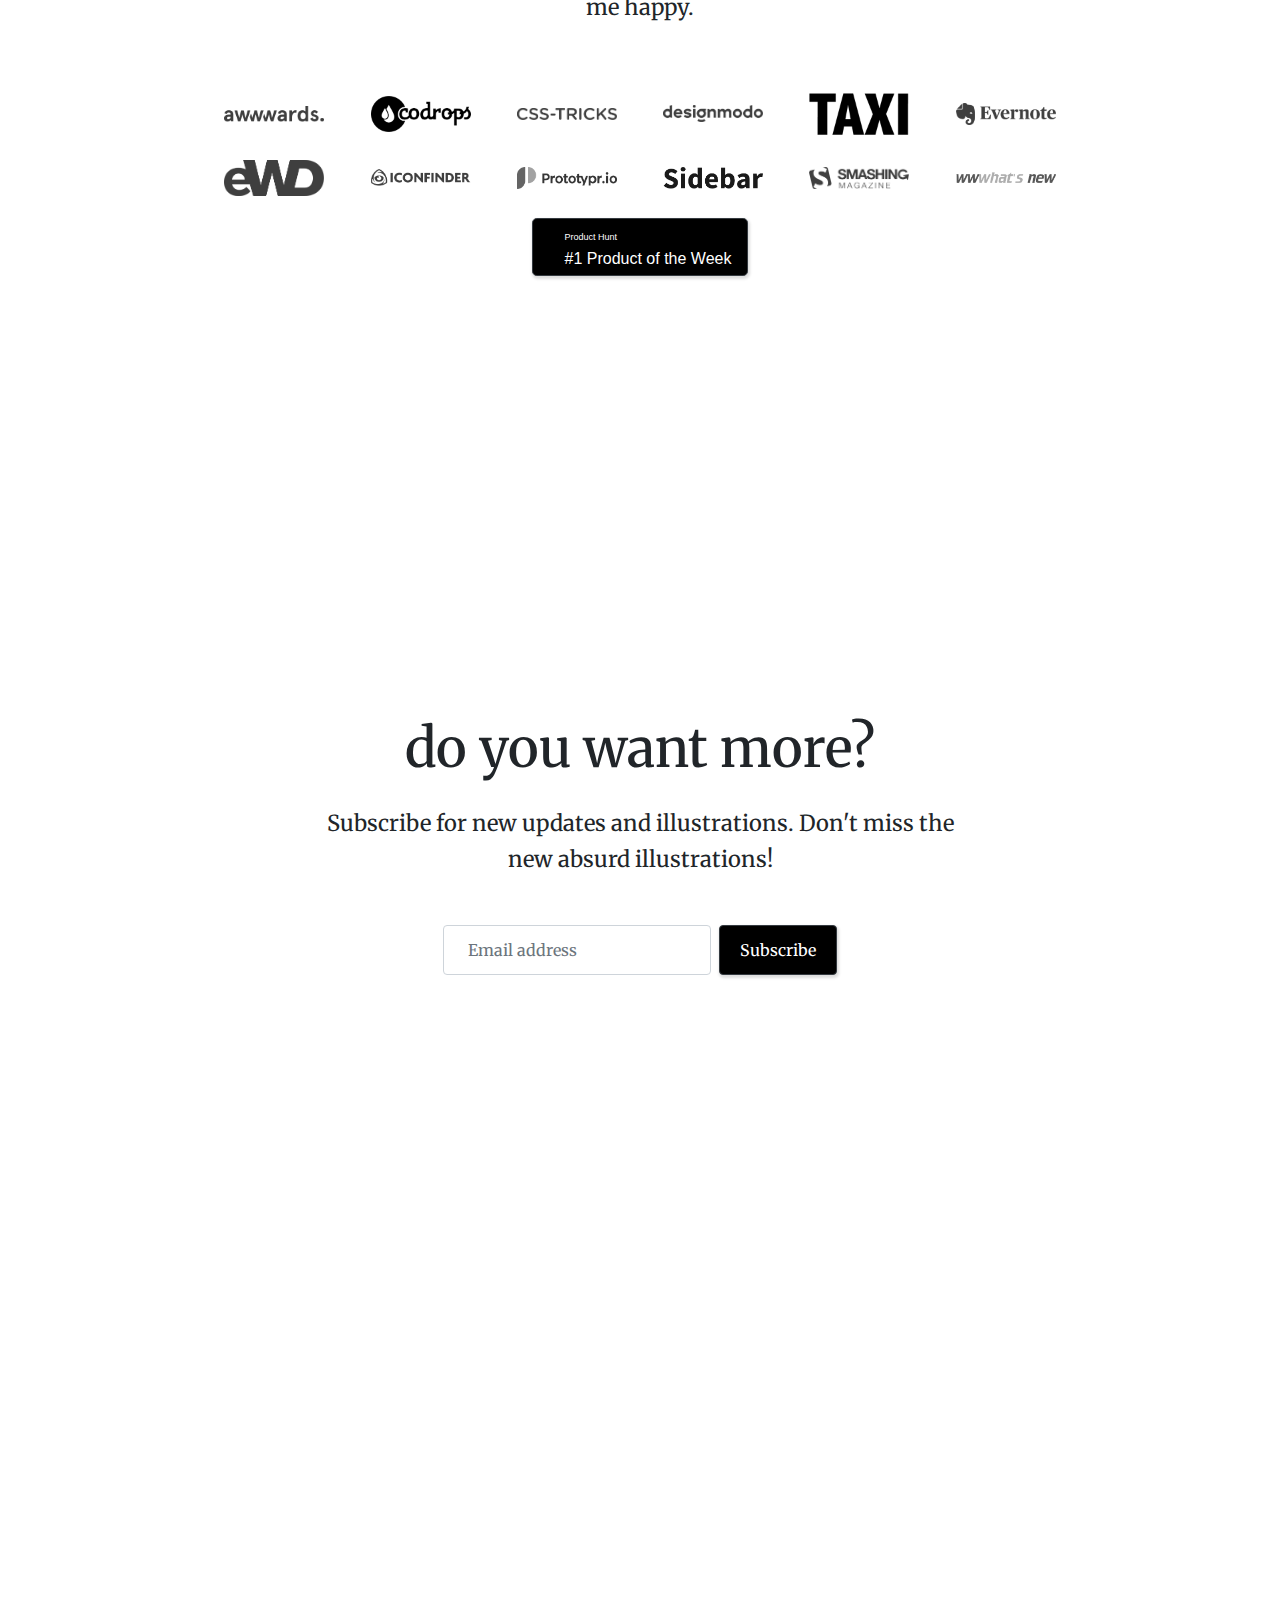
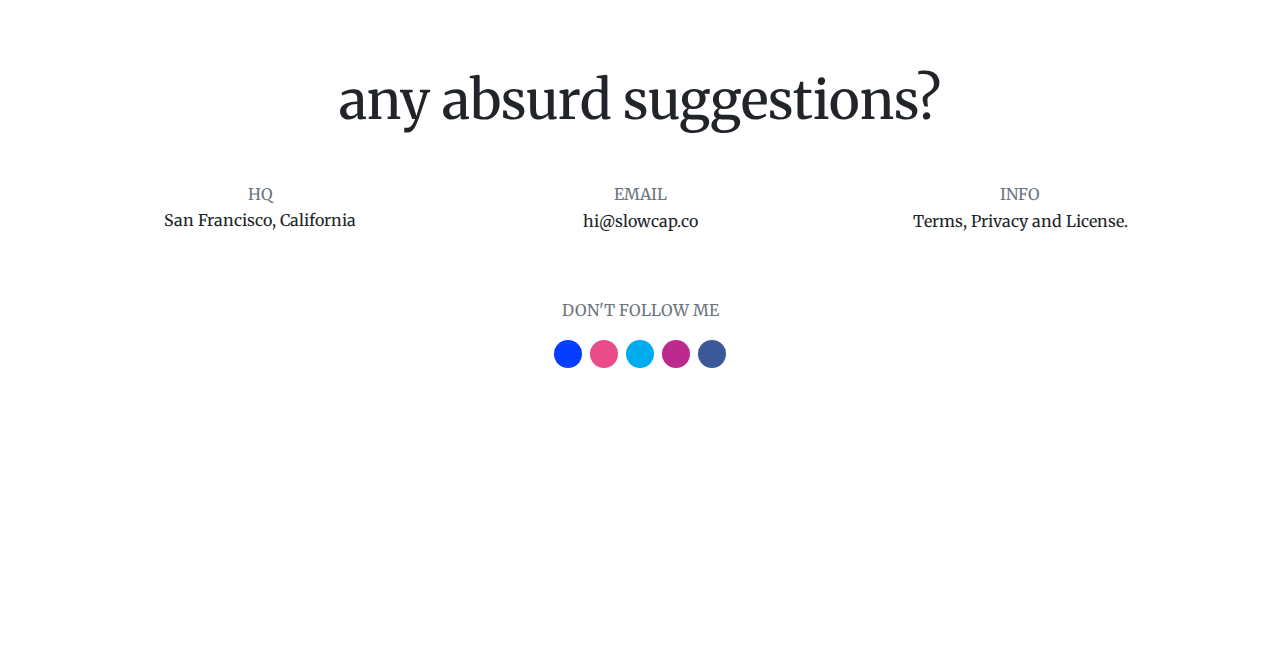
==== commit 41257698: "Content updates" ====
--- a/index.html
+++ b/index.html
@@ -47,16 +47,16 @@
                     <div id="my-nav" class="collapse navbar-collapse">
                         <ul class="navbar-nav mr-auto">
                             <li class="nav-item">
-                                <a class="nav-link" href="#" tabindex="0">why?</span></a>
+                                <a class="nav-link" href="#" tabindex="0">About</span></a>
                             </li>
                             <li class="nav-item">
-                                <a class="nav-link" href="#" tabindex="0">buy</a>
+                                <a class="nav-link" href="#" tabindex="0">Clients</a>
                             </li>
                             <li class="nav-item">
-                                <a class="nav-link" href="#" tabindex="-1">illustrations</a>
+                                <a class="nav-link" href="#" tabindex="-1">Contact</a>
                             </li>
                             <li class="nav-item">
-                                <a class="nav-link" href="#" tabindex="-1">unique</a>
+                                <a class="nav-link" href="#" tabindex="-1">Login</a>
                             </li>
                         </ul>
                     </div>
@@ -70,9 +70,10 @@
             <div class="row d-flex align-items-center">
                 <div class="col-md-6 p-3 order-2 order-sm-1">
                     <h1 class="mb-4">Slow is not a speed</h1>
-                    <p class="sectPara">It's a mindset.
-                    It's seeing things as they can be.
-                    It's seeing better as the growth in solutions rather than bigger being always better.
+                    <p class="sectPara">It's a mindset. 
+                    It's seeing things as they can be<br>
+                    It's seeing growth as the increase in solutions<br>
+                    It's recognizing different as 
                     </p>
                     <button class="btn btn-dark mr-3">Download</button>
                     <button class="btn btn-light">Subscribe</button>
@@ -90,9 +91,10 @@
             <div class="row d-flex align-items-center">
                 <div class="col-md-6 p-3 order-2">
                     <h1 class="mb-4 ml-4">real investing is seeing imperfect as a start</h1>
-                    <p class="sectPara ml-4">In a digital era, we sometimes feel the need to interact with something more
-                        human that will make us appreciate both the beauty and the imperfection of something made by
-                        hand.</p>
+                    <p class="sectPara ml-4">Our approach to active investing not only enhances good outcomes 
+                        for clients, but plays a key role in the development of great companies. From this perspective, 
+                        investing responsibly, in companies our clients are proud to back, is intrinsic to outperforming 
+                        for clients over the long-term.</p>
                 </div>
                 <div class="col-md-6 p-3 order-1">
                     <img class="img-fluid" src="./assets/connect.png" alt="connect">
